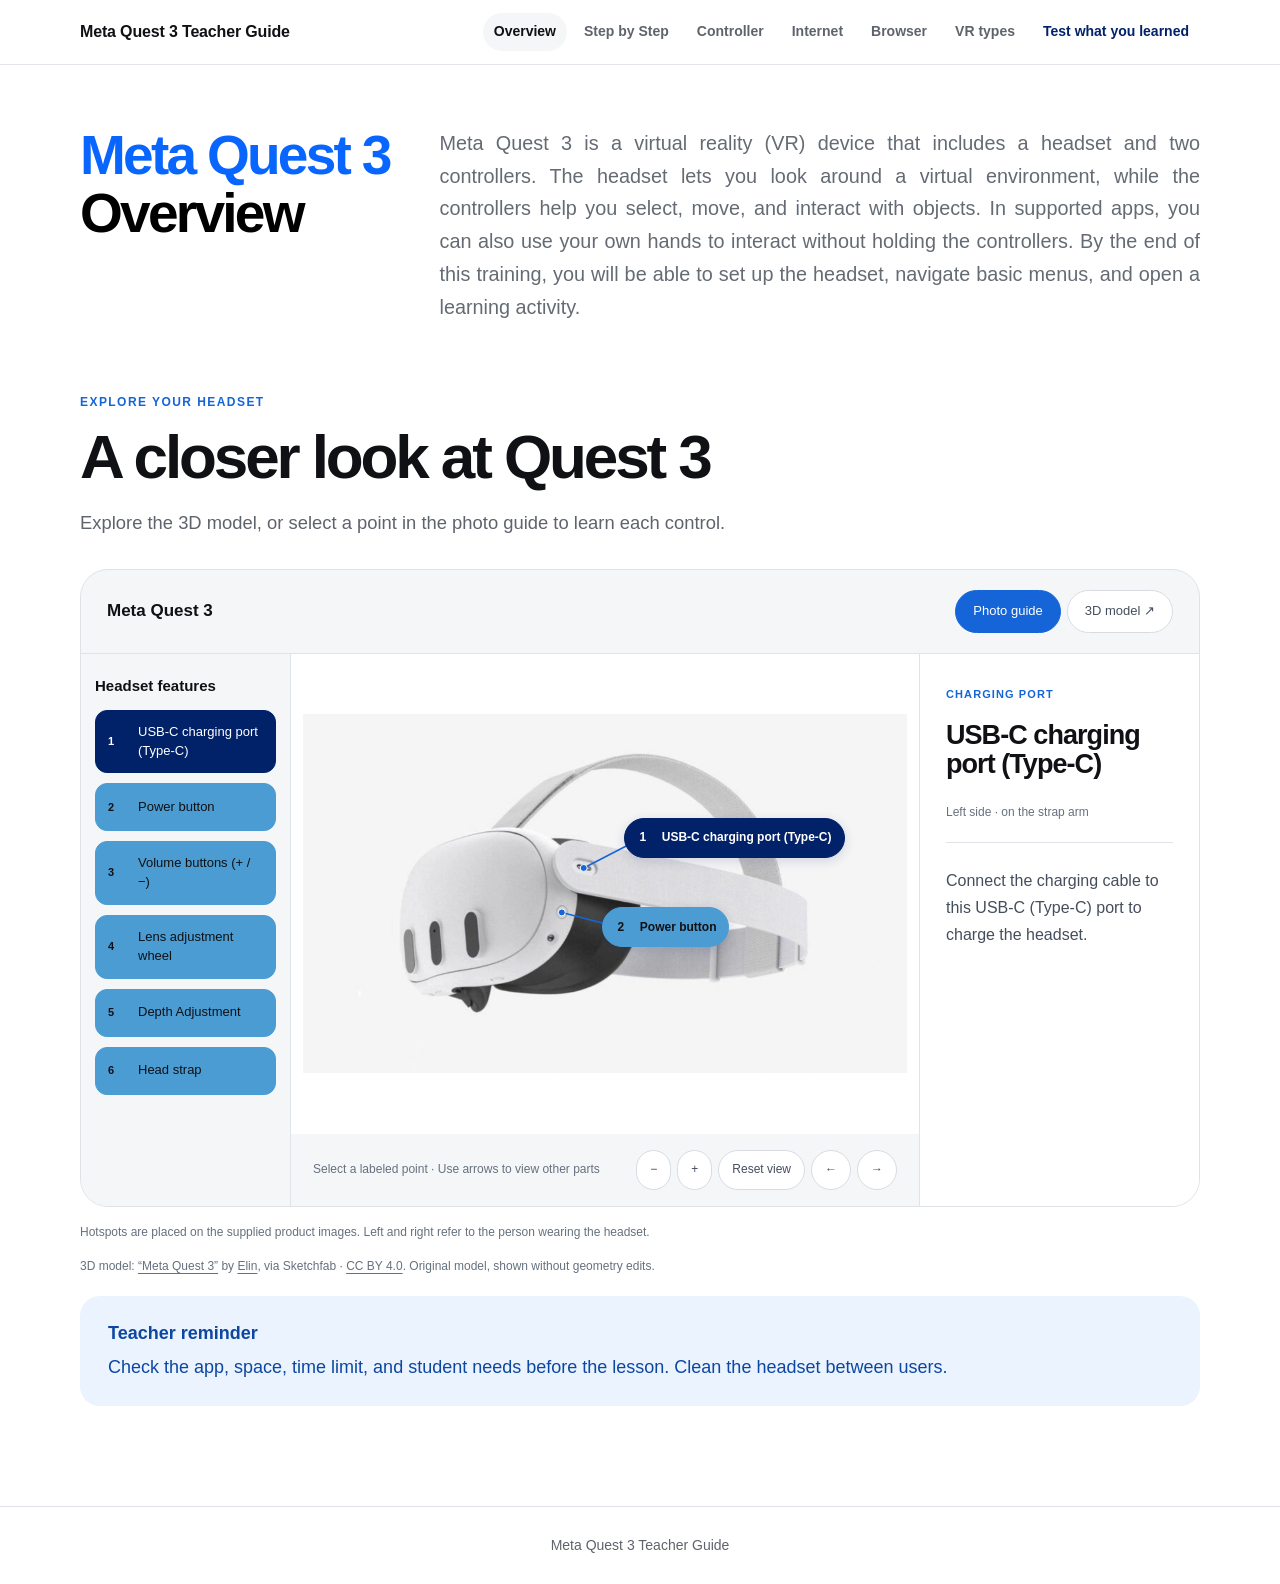
==== index.html @ efd0dde4 "Add five-question Quest 3 knowledge check and final navigation link" ====
<!doctype html>
<html lang="en">
<head>
  <meta charset="utf-8">
  <meta name="viewport" content="width=device-width, initial-scale=1">
  <meta name="description" content="A simple guide for elementary teachers who are learning to use Meta Quest 3.">
  <title>Meta Quest 3 for Teachers | Overview</title>
  <link rel="stylesheet" href="style.css">
<style>
.quest-hero{position:relative;min-height:620px;height:100svh;max-height:1200px;overflow:hidden;background:radial-gradient(ellipse at 70% 45%,#fff 0%,#f5f5f7 68%)}.product{position:absolute;inset:0 0 9% 24%}.quest-stage{height:100%;width:100%;touch-action:pan-y;cursor:grab}.quest-stage:active{cursor:grabbing}.quest-stage canvas{display:block;width:100%;height:100%}.quest-hero-title{position:absolute;left:6.5%;bottom:7.5%;margin:0;pointer-events:none;max-width:88%;z-index:2}.meta-logo{display:block;width:110px;height:65px;margin-bottom:18px;color:#0866ff}.quest-hero-title h1{font-size:clamp(38px,5.1vw,86px);font-weight:600;line-height:1.06;letter-spacing:-.055em;margin:0}.product-controls{position:absolute;right:6%;bottom:5%;display:flex;align-items:center;flex-wrap:wrap;gap:10px;z-index:3}.product-controls button{font:inherit;font-size:13px;color:#42474d;border:1px solid #cdd1d7;background:#ffffffba;border-radius:999px;padding:11px 16px;cursor:pointer}.product-controls button:hover{background:#fff;border-color:#737b85}.product-controls button:focus-visible,input:focus-visible{outline:3px solid #0866ff;outline-offset:4px}.product-controls label{font-size:12px;display:flex;align-items:center;gap:6px}.product-controls input{width:80px;accent-color:#0866ff}.interaction-hint{position:absolute;right:6%;top:6%;font-size:12px;color:#656b73;letter-spacing:.01em}.intro{background:#fff;padding:62px 8% 72px}.intro-inner{max-width:1250px;margin:auto;display:grid;grid-template-columns:1fr 2.6fr;gap:50px}.intro h2{font-size:18px;line-height:1.4;font-weight:500;margin:9px 0 0}.intro p{margin:0;font-size:clamp(26px,3.4vw,51px);line-height:1.22;letter-spacing:-.035em;font-weight:500}.intro .closing{display:block;color:#7a7f87;margin-top:30px}.sr-only{position:absolute;width:1px;height:1px;padding:0;margin:-1px;overflow:hidden;clip:rect(0,0,0,0);white-space:nowrap;border:0}
@media(max-width:850px){.quest-hero{min-height:680px;max-height:950px}.product{inset:2% -8% 23% 0}.quest-hero-title{bottom:16%;left:7%}.meta-logo{width:80px;height:44px;margin-bottom:12px}.product-controls{right:auto;left:7%;bottom:5%;gap:7px}.interaction-hint{top:4%;right:7%}.intro{padding:46px 7% 55px}.intro-inner{grid-template-columns:1fr;gap:24px}.intro p br{display:none}.intro p{line-height:1.3}}
@media(prefers-reduced-motion:reduce){*{scroll-behavior:auto}}

.quest-hero{display:block;place-items:normal;padding:0;height:calc(100svh - 65px)}.quest-hero-title h1{max-width:none}.meta-logo{fill:currentColor}.intro h2{color:#656b73}.product-controls{line-height:1.2}.quest-stage{touch-action:none}.quest-stage canvas{outline:none}.model-fallback{position:absolute;inset:38% 10% auto;text-align:center;color:#5f636c;font-size:16px}.model-fallback[hidden]{display:none}


/* Keep controls clear of the large bottom-left headline. */
@media(min-width:851px){.product-controls{top:5%;bottom:auto}.interaction-hint{top:auto;bottom:5%}}
@media(max-width:850px){.product-controls{top:auto}.interaction-hint{font-size:11px}.quest-hero{min-height:740px}.quest-hero-title{bottom:19%}}
.intro h2{color:#000;font-weight:700;font-size:24px;line-height:1.3}
.intro .intro-copy p{color:#656b73;font-size:clamp(18px,1.55vw,22px);font-weight:400;line-height:1.65;letter-spacing:normal;text-align:justify;text-justify:inter-word}
.intro .intro-copy p+p{margin-top:24px}
.intro{padding-bottom:34px}
.intro h2{font-size:clamp(36px,5vw,62px);line-height:1.05;letter-spacing:-.05em;margin:0}
.hx{padding-top:36px}
@media(max-width:850px){.intro{padding-bottom:26px}.hx{padding-top:26px}}

/* Headset explorer is scoped to this section. */
.hx{padding-top:70px;background:#fff}.hx .section-heading{max-width:850px;margin-bottom:32px}.hx .section-heading h2{font-size:clamp(36px,5vw,62px);letter-spacing:-.05em}.hx .eyebrow{font-size:12px;color:#1565d8;margin-bottom:12px}.hx-shell{border:1px solid #dfe3e8;border-radius:28px;overflow:hidden;background:#f5f6f8}.hx-topbar{display:flex;align-items:center;justify-content:space-between;padding:20px 26px;border-bottom:1px solid #e0e3e8;gap:14px;flex-wrap:wrap}.hx-topbar strong{font-size:17px}.hx-views{display:flex;flex-wrap:wrap;gap:5px}.hx button{font:inherit;cursor:pointer}.hx-views button,.hx-tools button{font-size:12px;border:1px solid #d7dce3;background:#fff;color:#454e5c;border-radius:30px;padding:9px 13px;min-height:40px}.hx button[aria-pressed=true]{background:#1565d8;color:white;border-color:#1565d8}.hx button:focus-visible{outline:3px solid #1565d8;outline-offset:4px}.hx-layout{display:grid;grid-template-columns:minmax(0,1fr) 310px}.hx-model{position:relative;min-width:0}.hx-stage{height:480px;position:relative;touch-action:pan-y;cursor:grab;background:radial-gradient(ellipse at 50% 42%,#fff,#eef0f4)}.hx-stage canvas{width:100%;height:100%;display:block}.hx-stage:active{cursor:grabbing}.hx-overlay{position:absolute;inset:0;pointer-events:none;overflow:hidden}.hx-hotspot{position:absolute;width:44px;height:44px;border:0;background:transparent;border-radius:50%;transform:translate(-50%,-50%);pointer-events:auto;padding:5px;color:#1565d8;z-index:2}.hx-hotspot span{display:grid;place-items:center;width:34px;height:34px;background:#fff;border:2px solid #1565d8;border-radius:50%;font-size:12px;font-weight:750;box-shadow:0 2px 8px #1e47862a}.hx-hotspot[aria-pressed=true]{background:transparent!important}.hx-hotspot[aria-pressed=true] span{background:#1565d8;color:#fff;box-shadow:0 0 0 6px #1565d81f}.hx-lines{position:absolute;width:100%;height:100%;overflow:visible}.hx-lines line{stroke:#1565d8;stroke-width:1.5}.hx-tools{padding:16px 22px;display:flex;align-items:center;justify-content:space-between;gap:12px;flex-wrap:wrap}.hx-tools p{font-size:12px;color:#66717e;margin:0}.hx-tools div{display:flex;gap:6px}.hx-detail{background:#fff;padding:32px 26px;display:flex;flex-direction:column;border-left:1px solid #e0e3e8}.hx-tag{font-size:11px;letter-spacing:.1em;color:#1565d8;text-transform:uppercase;font-weight:750}.hx-detail h3{font-size:29px;margin:18px 0 12px}.hx-location{font-size:12px;color:#66717e;padding-bottom:20px;border-bottom:1px solid #e0e3e8}.hx-description{font-size:16px;line-height:1.7;color:#454e5c;margin:12px 0 28px}.hx-count{margin-top:auto;font-size:12px;color:#66717e}.hx-list{display:grid;grid-template-columns:repeat(3,minmax(0,1fr));gap:8px;margin-top:20px}.hx-list button{text-align:left;display:flex;align-items:center;gap:10px;padding:12px;border:1px solid #e0e3e8;border-radius:12px;background:white;font-size:13px;min-height:48px;color:#454e5c}.hx-list button span{font-size:11px;font-weight:700;color:#1565d8;min-width:20px}.hx-list button[aria-pressed=true] span{color:white}.hx-note{font-size:12px!important;color:#66717e;margin:16px 0 0}.hx-fallback{position:absolute;inset:18% 10%;font-size:16px;text-align:center;color:#454e5c;padding:36px 0}.hx [hidden]{display:none!important}.hx button:disabled{opacity:.45;cursor:default}
@media(max-width:800px){.hx-layout{grid-template-columns:1fr}.hx-detail{border-left:0;border-top:1px solid #e0e3e8;padding:24px;min-height:290px}.hx-stage{height:400px}.hx-list{grid-template-columns:repeat(2,minmax(0,1fr))}.hx-topbar{padding:18px}.hx-detail h3{font-size:26px}.hx-description{margin-bottom:10px}.hx-count{margin-top:12px}}
@media(max-width:420px){.hx-stage{height:340px}.hx-list button{font-size:12px;padding:10px;gap:5px}.hx-views button{padding:8px 10px}.hx-topbar{gap:10px}.hx-tools{padding:14px}.hx-shell{border-radius:20px}}


.hx-stage{overflow:hidden;height:480px;background:#fff;cursor:default;touch-action:pan-y}.hx-stage:active{cursor:default}.hx-photo{position:absolute;max-width:none;user-select:none;pointer-events:none}.hx-views{padding:15px 18px;border-bottom:1px solid #e3e7ec;background:#fafbfc}.hx-views button{padding:7px 10px;min-height:36px}.hx-mode{display:flex;gap:6px}.hx-mode button,.hx-return{border:1px solid #d7dce3;background:#fff;border-radius:24px;padding:10px 17px;font-size:13px;color:#454e5c}.hx-hotspot span{width:32px;height:32px;background:#fff}.hx-lines circle{fill:#1565d8;stroke:white;stroke-width:1}.hx-detail{min-width:0}.hx-detail h3{font-size:27px}.hx-sketchfab iframe{width:100%;height:500px;border:0;display:block;background:#f4f6f8}.hx-embed-status{padding:0 20px;font-size:13px;color:#66717e}.hx-return{margin:0 20px 20px}.hx-image-error{position:absolute;inset:30% 10%;text-align:center;background:white;padding:20px;color:#66717e}.hx-note a{text-underline-offset:3px}.hx[data-mode=model] .hx-views,.hx[data-mode=model] .hx-stage,.hx[data-mode=model] .hx-tools{display:none}.hx-stage:focus-visible{outline:3px solid #1565d8;outline-offset:-4px}
@media(max-width:800px){.hx-stage{height:410px}.hx-sketchfab iframe{height:440px}.hx-mode button{padding:9px 12px}.hx-topbar{gap:12px}.hx-detail{min-height:260px}}
@media(max-width:420px){.hx-stage{height:340px}.hx-sketchfab iframe{height:360px}.hx-list button{min-height:55px}.hx-views{padding:12px;gap:5px}.hx-views button{font-size:11px}.hx-detail h3{font-size:25px}}


/* Compact branding for the opening feature. */
.quest-hero-title .meta-logo{width:64px;height:40px;margin-bottom:10px}
.quest-hero-title h1{font-size:clamp(28px,3.5vw,56px)}
@media(max-width:850px){.quest-hero-title .meta-logo{width:48px;height:30px}.quest-hero-title h1{font-size:clamp(28px,6vw,40px)}}

.hx{padding-top:36px}@media(max-width:850px){.hx{padding-top:26px}}

/* Numbered part buttons: Carolina Blue by default, Duke Blue when selected. */
.hx .hx-list button{background:#4B9CD3;border-color:#4B9CD3;color:#101114;transition:background-color .18s ease,border-color .18s ease,box-shadow .18s ease,transform .18s ease}
.hx .hx-list button span{color:inherit}
.hx .hx-list button:hover{box-shadow:0 4px 12px #01216926;transform:translateY(-2px)}
.hx .hx-list button[aria-pressed=true]{background:#012169;border-color:#012169;color:#fff}
.hx .hx-list button:focus-visible{outline:3px solid #012169;outline-offset:3px}
@media(prefers-reduced-motion:reduce){.hx .hx-list button{transition:none}.hx .hx-list button:hover{transform:none}}

/* Align the introduction with the navigation and headset explorer. */
.intro{padding-left:18px;padding-right:18px}
.intro-inner{width:min(100%,var(--content));max-width:var(--content);grid-template-columns:max-content minmax(0,1fr);align-items:start}
.intro h2{font-size:clamp(28px,4.3vw,62px)}
.intro h2 span{display:block;white-space:nowrap}
.intro-product-name{color:#0866FF}
.intro-section-name{color:#000}
#headset-explorer{padding-left:18px;padding-right:18px}
@media(max-width:850px){.intro-inner{grid-template-columns:minmax(0,1fr)}.intro h2{font-size:clamp(28px,7.5vw,54px)}}

/* Names travel with the numbered image hotspots. */
.hx .hx-hotspot{width:max-content;max-width:calc(100% - 16px);height:auto;min-height:40px;display:flex;align-items:center;gap:8px;padding:7px 12px 7px 7px;transform:none;border:1px solid #4B9CD3;border-radius:22px;background:#4B9CD3;color:#101114;text-align:left;box-shadow:0 3px 12px #01216926;transition:background-color .18s ease}
.hx .hx-hotspot span{width:auto;height:auto;display:block;background:none;border:0;border-radius:0;box-shadow:none;color:inherit;font-size:12px}
.hx .hx-hotspot .hx-hotspot-number{min-width:22px;text-align:center;font-weight:750}
.hx .hx-hotspot .hx-hotspot-name{font-weight:600;line-height:1.35;max-width:210px}
.hx .hx-hotspot[aria-pressed=true]{background:#012169!important;border-color:#012169;color:#fff}
.hx .hx-hotspot[aria-pressed=true] span{background:none;box-shadow:none;color:inherit}
.hx .hx-hotspot:hover{box-shadow:0 4px 16px #01216955}
@media(max-width:420px){.hx .hx-hotspot .hx-hotspot-name{max-width:150px;font-size:11px}}
@media(prefers-reduced-motion:reduce){.hx .hx-hotspot{transition:none}}
/* Keep feature navigation beside the photograph without covering it. */
.hx-layout{grid-template-columns:210px minmax(0,1fr) 280px}
.hx-sidebar{padding:24px 14px;background:#f5f6f8;border-right:1px solid #e0e3e8;min-width:0}
.hx-sidebar h3{font-size:15px;letter-spacing:normal;margin:0 0 16px}
.hx-sidebar .hx-list{grid-template-columns:1fr;margin:0;gap:10px}
.hx-sidebar .hx-list button{width:100%;line-height:1.45}
@media(min-width:651px) and (max-width:1100px){
 .hx-layout{grid-template-columns:190px minmax(0,1fr)}
 .hx-sidebar{grid-row:1 / 3}
 .hx-detail{grid-column:2;border-left:0;border-top:1px solid #e0e3e8;min-height:0}
}
@media(max-width:650px){
 .hx-layout{grid-template-columns:minmax(0,1fr)}
 .hx-sidebar{border-right:0;border-bottom:1px solid #e0e3e8;padding:18px}
 .hx-sidebar .hx-list{grid-template-columns:repeat(2,minmax(0,1fr))}
 .hx-detail{border-left:0;border-top:1px solid #e0e3e8}
}
.hx .teacher-reminder{margin-top:20px}
</style>
</head>
<body>
  <a class="skip-link" href="#main">Skip to main content</a>
  <header class="site-header">
    <div class="nav-wrap">
      <a class="brand" href="index.html">Meta Quest 3 Teacher Guide</a>
      <nav class="site-nav" aria-label="Course pages">
        <a href="index.html" aria-current="page"> Overview</a>
        <a href="step-by-step.html"> Step by Step</a>
        <a href="controller.html"> Controller</a>
        <a href="internet.html"> Internet</a>
        <a href="browser.html"> Browser</a>
        <a href="vr-types.html"> VR types</a>
        <a href="quiz.html"> Test what you learned</a>
      </nav>
    </div>
  </header>

  <main id="main">

<section class="intro" aria-labelledby="intro-heading"><div class="intro-inner">
<h2 id="intro-heading"><span class="intro-product-name">Meta Quest 3</span><span class="intro-section-name">Overview</span></h2>
<div class="intro-copy">
<p>Meta Quest 3 is a virtual reality (VR) device that includes a headset and two controllers. The headset lets you look around a virtual environment, while the controllers help you select, move, and interact with objects. In supported apps, you can also use your own hands to interact without holding the controllers. By the end of this training, you will be able to set up the headset, navigate basic menus, and open a learning activity.</p>
</div>
</div></section>


<section class="section hx" id="headset-explorer" aria-labelledby="hx-heading"><div class="container">
<div class="section-heading"><p class="eyebrow">Explore your headset</p><h2 id="hx-heading">A closer look at Quest 3</h2><p>Explore the 3D model, or select a point in the photo guide to learn each control.</p></div>
<div class="hx-shell"><div class="hx-topbar"><strong>Meta Quest 3</strong><div class="hx-mode" aria-label="Explore mode"><button type="button" data-mode="photo" aria-pressed="true">Photo guide</button><button type="button" data-mode="model" aria-pressed="false">3D model ↗</button></div></div>
<div class="hx-layout"><nav class="hx-sidebar" aria-label="Headset features"><h3>Headset features</h3><div class="hx-list"></div></nav><div class="hx-model"><div class="hx-stage" tabindex="0" role="group" aria-label="Interactive product photographs. Left and right arrow keys switch views." aria-describedby="hx-hint"><img class="hx-photo" src="assets/quest3/power-usbc-v2.webp" alt="Meta Quest 3, left side" draggable="false"><div class="hx-overlay"><svg class="hx-lines" aria-hidden="true"></svg></div><p class="hx-image-error" hidden role="status">This image could not load. The English descriptions are still available below.</p></div><div class="hx-tools"><p id="hx-hint">Select a labeled point · Use arrows to view other parts</p><div><button type="button" data-hx-zoom="-1" aria-label="Zoom out">−</button><button type="button" data-hx-zoom="1" aria-label="Zoom in">+</button><button type="button" id="hx-reset">Reset view</button><button type="button" data-hx-step="-1" aria-label="Previous product image">←</button><button type="button" data-hx-step="1" aria-label="Next product image">→</button></div></div>
<div class="hx-sketchfab" hidden><iframe title="Meta Quest 3 by Elin — interactive 3D model" allow="autoplay; fullscreen; xr-spatial-tracking" allowfullscreen></iframe><p class="hx-embed-status" role="status">Drag to rotate and scroll to zoom. If the viewer stays blank, <a href="https://sketchfab.com/3d-models/meta-quest-3-65a813833dc04eeeb7d33bdca58c184c" target="_blank" rel="noopener noreferrer">open the 3D model on Sketchfab</a>.</p><button type="button" class="hx-return">Locate buttons in the photo guide</button></div>
</div><aside id="hx-detail" class="hx-detail" aria-live="polite" aria-atomic="true"><span class="hx-tag">Charging port</span><h3>USB-C charging port (Type-C)</h3><p class="hx-location">Left side · on the strap arm</p><p class="hx-description">Connect the charging cable to this USB-C (Type-C) port to charge the headset.</p></aside></div></div>
<p class="hx-note">Hotspots are placed on the supplied product images. Left and right refer to the person wearing the headset.</p><p class="hx-note">3D model: <a href="https://sketchfab.com/3d-models/meta-quest-3-65a813833dc04eeeb7d33bdca58c184c" target="_blank" rel="noopener noreferrer">“Meta Quest 3”</a> by <a href="https://sketchfab.com/ElinHohler" target="_blank" rel="noopener noreferrer">Elin</a>, via Sketchfab · <a href="https://creativecommons.org/licenses/by/4.0/" target="_blank" rel="noopener noreferrer">CC BY 4.0</a>. Original model, shown without geometry edits.</p><div class="callout teacher-reminder">
          <strong>Teacher reminder</strong>
          Check the app, space, time limit, and student needs before the lesson. Clean the headset between users.
        </div><noscript><p>Enable JavaScript to select views and hotspots.</p><dl><dt>USB-C charging port (Type-C)</dt><dd>Connect the charging cable to this USB-C (Type-C) port to charge the headset.</dd><dt>Power button</dt><dd>Press once to wake the headset or put it to sleep. Press and hold to turn it on when it is off, or to open the power menu when it is on.</dd><dt>Volume buttons (+ / −)</dt><dd>Press the + end to increase the volume. Press the − end to decrease it. Both controls are on the same long rocker on the underside of the headset.</dd><dt>Lens adjustment wheel</dt><dd>Turn the wheel to move the lenses closer together or farther apart. Match their spacing to your eyes for a clearer, more comfortable view.</dd><dt>Depth Adjustment</dt><dd>Take off the headset. Press and hold the Depth Adjustment on the left and right sides at the same time to adjust the facial interface so the headset sits evenly, with room for your glasses if needed.</dd><dt>Head strap</dt><dd>Adjust the top strap and the two rear sliders for a secure, comfortable fit. The headset should stay in place without feeling too tight.</dd></dl></noscript></div></section>
    
  </main>

<footer class="site-footer">Meta Quest 3 Teacher Guide</footer>


<script>

(()=>{
const hx=document.getElementById('headset-explorer'),parts=[{"id":"usb","name":"USB-C charging port (Type-C)","kind":"Charging port","location":"Left side · on the strap arm","text":"Connect the charging cable to this USB-C (Type-C) port to charge the headset.","view":"left","point":[884,484],"offset":[40,-30],"number":1},{"id":"power","name":"Power button","kind":"Button","location":"Left side · round button below the USB-C port","text":"Press once to wake the headset or put it to sleep. Press and hold to turn it on when it is off, or to open the power menu when it is on.","view":"left","point":[815,624],"offset":[40,15],"number":2},{"id":"volume","name":"Volume buttons (+ / −)","kind":"Two-ended rocker","location":"Underside · volume rocker","text":"Press the + end to increase the volume. Press the − end to decrease it. Both controls are on the same long rocker on the underside of the headset.","view":"bottom","point":[951,716],"offset":[-24,-36],"number":3},{"id":"ipd","name":"Lens adjustment wheel","kind":"Adjustment","location":"Underside · opposite the volume rocker","text":"Turn the wheel to move the lenses closer together or farther apart. Match their spacing to your eyes for a clearer, more comfortable view.","view":"bottom","point":[1408,757],"offset":[25,-28],"number":4},{"id":"eye-relief","name":"Depth Adjustment","kind":"Adjustment button","location":"Inside · both sides of the facial interface","text":"Take off the headset. Press and hold the Depth Adjustment on the left and right sides at the same time to adjust the facial interface so the headset sits evenly, with room for your glasses if needed.","view":"inside","point":[425,623],"offset":[-36,0],"number":5,"hotspots":[{"view":"inside","point":[425,623],"offset":[-36,0]},{"view":"inside","point":[1680,595],"offset":[36,0]}]},{"id":"strap","name":"Head strap","kind":"Fit adjustment","location":"Top and back of the headset","text":"Adjust the top strap and the two rear sliders for a secure, comfortable fit. The headset should stay in place without feeling too tight.","view":"strap","point":[431,299],"offset":[42,0],"number":6}],views={"left":{"label":"Power & USB-C","file":"power-usbc-v2.webp","w":1902,"h":1132,"alt":"Left side of Meta Quest 3 showing the USB-C charging port and the round power button below it."},"bottom":{"label":"Lower edge","file":"front.webp","w":1808,"h":976,"alt":"Lower front edge showing the volume rocker and lens spacing wheel."},"inside":{"label":"Depth Adjustment","file":"eye-relief.webp","w":2020,"h":779,"alt":"Interior view of Meta Quest 3 showing the Depth Adjustment on both the left and right sides."},"strap":{"label":"Head strap","file":"strap.webp","w":874,"h":822,"alt":"Top view of the soft top strap and rear adjustment sliders."}};
const stage=hx.querySelector('.hx-stage'),img=hx.querySelector('.hx-photo'),overlay=hx.querySelector('.hx-overlay'),lines=hx.querySelector('.hx-lines'),detail=hx.querySelector('.hx-detail');
let selected='usb',view='left',zoom=1,mode='photo';
const featureList=hx.querySelector('.hx-list');
parts.forEach(p=>{
 const b=document.createElement('button');b.type='button';b.dataset.hxPart=p.id;
 b.setAttribute('aria-controls','hx-detail');b.innerHTML='<span>'+p.number+'</span>'+p.name;
 b.addEventListener('click',()=>select(p.id));featureList.append(b);
});
const markerParts=parts.flatMap(p=>(p.hotspots||[{view:p.view,point:p.point,offset:p.offset}]).map(h=>({...p,...h})));
const markers=markerParts.map(p=>{
 const b=document.createElement('button');b.type='button';b.className='hx-hotspot';b.dataset.hxPart=p.id;b.setAttribute('aria-label',p.name);b.setAttribute('aria-controls','hx-detail');b.innerHTML='<span class="hx-hotspot-number">'+p.number+'</span><span class="hx-hotspot-name">'+p.name+'</span>';b.addEventListener('click',()=>select(p.id,false));overlay.append(b);
 const line=document.createElementNS('http://www.w3.org/2000/svg','line'),dot=document.createElementNS('http://www.w3.org/2000/svg','circle');dot.setAttribute('r','3.5');lines.append(line,dot);return{p,b,line,dot};
});
function draw(){
 const v=views[view],w=stage.clientWidth,h=stage.clientHeight;if(!w||!h)return;
 let scale=Math.min((w-24)/v.w,(h-24)/v.h)*zoom;
 let x=(w-v.w*scale)/2,y=(h-v.h*scale)/2;
 // The lower-edge view is a close-up of the same unedited front photograph.
 if(view==='bottom'){scale=Math.min((w-45)/900,(h-70)/450)*zoom;x=w/2-1165*scale;y=h/2-715*scale;}
 if(zoom>1&&view!=='bottom'){
  const p=markerParts.find(p=>p.id===selected&&p.view===view);if(p){x=Math.min(12,Math.max(w-v.w*scale-12,w/2-p.point[0]*scale));y=Math.min(12,Math.max(h-v.h*scale-12,h/2-p.point[1]*scale));}
 }
 img.style.width=v.w*scale+'px';img.style.height=v.h*scale+'px';img.style.left=x+'px';img.style.top=y+'px';
 const placed=[];
 for(const {p,b,line,dot} of markers){
  const px=x+p.point[0]*scale,py=y+p.point[1]*scale;
  const visible=p.view===view&&px>=0&&py>=0&&px<=w&&py<=h;
  b.hidden=!visible;line.style.display=dot.style.display=visible?'':'none';
  if(!visible)continue;
  const bw=b.offsetWidth,bh=b.offsetHeight;
  const bx=Math.max(8,Math.min(w-bw-8,px+p.offset[0]));
  let by=Math.max(8,Math.min(h-bh-8,py+p.offset[1]-bh/2));
  for(const r of placed){if(bx<r.x+r.w+6&&bx+bw+6>r.x&&by<r.y+r.h+6&&by+bh+6>r.y){by=r.y+r.h+8;if(by+bh>h-8)by=Math.max(8,r.y-bh-8);}}
  placed.push({x:bx,y:by,w:bw,h:bh});
  b.style.left=bx+'px';b.style.top=by+'px';line.setAttribute('x1',px);line.setAttribute('y1',py);line.setAttribute('x2',bx+18);line.setAttribute('y2',by+bh/2);dot.setAttribute('cx',px);dot.setAttribute('cy',py);
 }
}
function setMode(next){
 mode=next;hx.dataset.mode=mode;hx.querySelectorAll('.hx-mode button').forEach(b=>b.setAttribute('aria-pressed',String(b.dataset.mode===mode)));
 const pane=hx.querySelector('.hx-sketchfab');pane.hidden=mode!=='model';
 if(mode==='model'){
  const f=pane.querySelector('iframe');if(!f.src)f.src='https://sketchfab.com/models/65a813833dc04eeeb7d33bdca58c184c/embed?autostart=1&dnt=1';
 }else draw();
}
function setView(key){
 view=key;zoom=1;setMode('photo');img.alt=views[view].alt;
 hx.querySelector('.hx-image-error').hidden=true;img.src='assets/quest3/'+views[view].file;
 draw();
}
function select(id,changeView=true){
 const p=parts.find(p=>p.id===id);if(!p)return;selected=id;
 detail.querySelector('.hx-tag').textContent=p.kind;const heading=detail.querySelector('h3');heading.textContent=p.id==='volume'?'Volume buttons':p.name;if(p.id==='volume'){const symbols=document.createElement('span');symbols.textContent='(+ / −)';symbols.style.display='block';symbols.style.whiteSpace='nowrap';heading.append(symbols);}detail.querySelector('.hx-location').textContent=p.location;detail.querySelector('.hx-description').textContent=p.text;
 hx.querySelectorAll('[data-hx-part]').forEach(b=>b.setAttribute('aria-pressed',String(b.dataset.hxPart===id)));
 if(changeView)setView(p.view);else draw();
}
hx.querySelectorAll('.hx-mode button').forEach(b=>b.addEventListener('click',()=>setMode(b.dataset.mode)));
hx.querySelector('.hx-return').addEventListener('click',()=>setMode('photo'));
hx.querySelectorAll('[data-hx-zoom]').forEach(b=>b.addEventListener('click',()=>{zoom=Math.max(1,Math.min(2,zoom+Number(b.dataset.hxZoom)*.25));draw();}));
hx.querySelector('#hx-reset').addEventListener('click',()=>select('usb'));
function stepView(step){const keys=Object.keys(views),v=keys[(keys.indexOf(view)+step+keys.length)%keys.length];const first=markerParts.find(p=>p.view===v);if(first)select(first.id,false);setView(v);}
hx.querySelectorAll('[data-hx-step]').forEach(b=>b.addEventListener('click',()=>stepView(Number(b.dataset.hxStep))));
stage.addEventListener('keydown',e=>{if(e.target!==stage||!['ArrowLeft','ArrowRight'].includes(e.key))return;e.preventDefault();const keys=Object.keys(views),step=e.key==='ArrowRight'?1:-1;const v=keys[(keys.indexOf(view)+step+keys.length)%keys.length];const first=markerParts.find(p=>p.view===v);if(first)select(first.id,false);setView(v);});
img.addEventListener('load',()=>{hx.querySelector('.hx-image-error').hidden=true;overlay.hidden=false;draw();});img.addEventListener('error',()=>{hx.querySelector('.hx-image-error').hidden=false;overlay.hidden=true;});
new ResizeObserver(draw).observe(stage);select('usb');
})();

</script>
</body>
</html>
---- style.css ----
:root {
  --ink: #101114;
  --muted: #5f636c;
  --paper: #ffffff;
  --soft: #f4f6f8;
  --line: #dfe3e8;
  --blue: #1565d8;
  --blue-dark: #0d47a1;
  --blue-soft: #eaf3ff;
  --green-soft: #e9f8ef;
  --green-dark: #176b3a;
  --shadow: 0 22px 60px rgba(22, 31, 46, 0.1);
  --radius-large: 32px;
  --radius-medium: 20px;
  --content: 1120px;
}

* {
  box-sizing: border-box;
}

html {
  scroll-behavior: smooth;
}

body {
  margin: 0;
  color: var(--ink);
  background: var(--paper);
  font-family: -apple-system, BlinkMacSystemFont, "Segoe UI", Helvetica, Arial, sans-serif;
  font-size: 18px;
  line-height: 1.55;
  -webkit-font-smoothing: antialiased;
}

a {
  color: inherit;
}

a:focus-visible {
  outline: 3px solid #78aef8;
  outline-offset: 4px;
}

.skip-link {
  position: absolute;
  top: -60px;
  left: 20px;
  z-index: 100;
  padding: 10px 16px;
  color: #ffffff;
  background: var(--blue-dark);
  border-radius: 10px;
}

.skip-link:focus {
  top: 14px;
}

.site-header {
  position: sticky;
  top: 0;
  z-index: 20;
  border-bottom: 1px solid rgba(223, 227, 232, 0.9);
  background: rgba(255, 255, 255, 0.92);
  backdrop-filter: blur(18px);
}

.nav-wrap {
  width: min(calc(100% - 36px), var(--content));
  min-height: 64px;
  margin: 0 auto;
  display: flex;
  align-items: center;
  justify-content: space-between;
  gap: 24px;
}

.brand {
  flex: 0 0 auto;
  font-size: 16px;
  font-weight: 750;
  text-decoration: none;
  letter-spacing: -0.01em;
}

.site-nav {
  display: flex;
  align-items: center;
  gap: 6px;
  overflow-x: auto;
  scrollbar-width: none;
}

.site-nav::-webkit-scrollbar {
  display: none;
}

.site-nav a {
  flex: 0 0 auto;
  padding: 8px 11px;
  color: var(--muted);
  border-radius: 999px;
  font-size: 14px;
  font-weight: 650;
  text-decoration: none;
}

.site-nav a:hover,
.site-nav a[aria-current="page"] {
  color: var(--ink);
  background: var(--soft);
}

.hero {
  min-height: 76vh;
  display: grid;
  place-items: center;
  padding: 90px 20px 70px;
  overflow: hidden;
  background:
    radial-gradient(circle at 50% 22%, rgba(72, 155, 255, 0.25), transparent 32%),
    linear-gradient(180deg, #ffffff 0%, #f3f7fc 100%);
}

.hero-inner {
  width: min(100%, 960px);
  text-align: center;
}

.eyebrow {
  margin: 0 0 18px;
  color: var(--blue-dark);
  font-size: 14px;
  font-weight: 800;
  letter-spacing: 0.12em;
  text-transform: uppercase;
}

h1,
h2,
h3 {
  margin-top: 0;
  letter-spacing: -0.035em;
  line-height: 1.08;
}

h1 {
  max-width: 880px;
  margin-right: auto;
  margin-bottom: 24px;
  margin-left: auto;
  font-size: clamp(3rem, 8vw, 6.6rem);
  font-weight: 780;
}

.hero-copy {
  max-width: 690px;
  margin: 0 auto;
  color: var(--muted);
  font-size: clamp(1.1rem, 2.3vw, 1.45rem);
}

.hero-note {
  display: inline-block;
  margin-top: 34px;
  padding: 10px 16px;
  color: var(--blue-dark);
  background: rgba(255, 255, 255, 0.8);
  border: 1px solid rgba(21, 101, 216, 0.18);
  border-radius: 999px;
  font-size: 15px;
  font-weight: 700;
}

.section {
  padding: 100px 20px;
}

.section.soft {
  background: var(--soft);
}

.section.dark {
  color: #ffffff;
  background: #101114;
}

.container {
  width: min(100%, var(--content));
  margin: 0 auto;
}

.section-heading {
  max-width: 760px;
  margin-bottom: 48px;
}

.section-heading h2 {
  margin-bottom: 18px;
  font-size: clamp(2.2rem, 5vw, 4.5rem);
}

.section-heading p {
  margin: 0;
  color: var(--muted);
  font-size: 1.15rem;
}

.dark .section-heading p {
  color: #c8cbd1;
}

.grid {
  display: grid;
  grid-template-columns: repeat(3, minmax(0, 1fr));
  gap: 22px;
}

.grid.two {
  grid-template-columns: repeat(2, minmax(0, 1fr));
}

.card {
  padding: 30px;
  background: #ffffff;
  border: 1px solid var(--line);
  border-radius: var(--radius-medium);
  box-shadow: 0 8px 26px rgba(22, 31, 46, 0.05);
}

.card h3 {
  margin-bottom: 12px;
  font-size: 1.35rem;
}

.card p {
  margin: 0;
  color: var(--muted);
}

.card p + p {
  margin-top: 12px;
}

.number {
  display: grid;
  width: 42px;
  height: 42px;
  margin-bottom: 22px;
  place-items: center;
  color: #ffffff;
  background: var(--blue);
  border-radius: 50%;
  font-size: 16px;
  font-weight: 800;
}

.feature-panel {
  padding: clamp(30px, 6vw, 70px);
  background: #ffffff;
  border: 1px solid var(--line);
  border-radius: var(--radius-large);
  box-shadow: var(--shadow);
}

.feature-panel + .feature-panel {
  margin-top: 28px;
}

.feature-panel h2 {
  max-width: 760px;
  margin-bottom: 18px;
  font-size: clamp(2rem, 4vw, 3.8rem);
}

.feature-panel > p {
  max-width: 760px;
  margin: 0;
  color: var(--muted);
}

.plain-list {
  margin: 28px 0 0;
  padding: 0;
  list-style: none;
}

.plain-list li {
  padding: 17px 0;
  border-top: 1px solid var(--line);
}

.plain-list strong {
  display: block;
  margin-bottom: 4px;
}

.comparison-wrap {
  overflow-x: auto;
  border: 1px solid var(--line);
  border-radius: var(--radius-medium);
  background: #ffffff;
}

.comparison {
  width: 100%;
  min-width: 760px;
  border-collapse: collapse;
}

.comparison th,
.comparison td {
  padding: 22px;
  text-align: left;
  vertical-align: top;
  border-bottom: 1px solid var(--line);
}

.comparison th {
  color: var(--ink);
  background: var(--blue-soft);
  font-size: 16px;
}

.comparison td {
  color: var(--muted);
}

.comparison tr:last-child td {
  border-bottom: 0;
}

.comparison td:first-child {
  color: var(--ink);
  font-weight: 750;
}

.callout {
  margin-top: 30px;
  padding: 24px 28px;
  color: var(--blue-dark);
  background: var(--blue-soft);
  border-radius: var(--radius-medium);
}

.callout strong {
  display: block;
  margin-bottom: 6px;
}

.controller-grid {
  display: grid;
  grid-template-columns: repeat(2, minmax(0, 1fr));
  gap: 24px;
}

.controller-card {
  padding: 36px;
  background: #ffffff;
  border: 1px solid var(--line);
  border-radius: var(--radius-large);
  box-shadow: var(--shadow);
}

.controller-card h2 {
  margin-bottom: 10px;
  font-size: 2rem;
}

.controller-card > p {
  margin-top: 0;
  color: var(--muted);
}

.control-row {
  display: grid;
  grid-template-columns: 140px 1fr;
  gap: 20px;
  padding: 19px 0;
  border-top: 1px solid var(--line);
}

.control-name {
  font-weight: 760;
}

.control-use {
  color: var(--muted);
}

.steps {
  max-width: 820px;
  margin: 0 auto;
  counter-reset: step;
}

.step {
  position: relative;
  padding: 0 0 50px 88px;
  counter-increment: step;
}

.step::before {
  content: counter(step);
  position: absolute;
  top: 0;
  left: 0;
  display: grid;
  width: 54px;
  height: 54px;
  place-items: center;
  color: #ffffff;
  background: var(--blue);
  border-radius: 50%;
  font-weight: 800;
}

.step:not(:last-child)::after {
  content: "";
  position: absolute;
  top: 62px;
  bottom: 8px;
  left: 26px;
  width: 2px;
  background: var(--line);
}

.step h2 {
  margin-bottom: 10px;
  font-size: clamp(1.5rem, 3vw, 2.2rem);
}

.step p {
  margin: 0;
  color: var(--muted);
}

.check-box {
  max-width: 820px;
  margin: 28px auto 0;
  padding: 28px;
  color: var(--green-dark);
  background: var(--green-soft);
  border-radius: var(--radius-medium);
}

.check-box h2 {
  margin-bottom: 10px;
  font-size: 1.5rem;
}

.check-box p {
  margin: 0;
}

.page-nav {
  padding: 40px 20px 70px;
  background: var(--soft);
}

.page-nav-inner {
  width: min(100%, var(--content));
  margin: 0 auto;
  display: flex;
  justify-content: space-between;
  gap: 18px;
}

.page-link {
  min-width: 180px;
  padding: 16px 20px;
  color: #ffffff;
  background: var(--blue);
  border-radius: 999px;
  font-weight: 750;
  text-align: center;
  text-decoration: none;
}

.page-link:hover {
  background: var(--blue-dark);
}

.page-link.secondary {
  color: var(--ink);
  background: #ffffff;
  border: 1px solid var(--line);
}

.page-link.secondary:hover {
  background: #e9edf2;
}

.site-footer {
  padding: 28px 20px;
  color: var(--muted);
  background: #ffffff;
  border-top: 1px solid var(--line);
  font-size: 14px;
  text-align: center;
}

@media (max-width: 900px) {
  .nav-wrap {
    min-height: auto;
    padding: 12px 0;
    align-items: flex-start;
    flex-direction: column;
    gap: 8px;
  }

  .site-nav {
    width: 100%;
  }

  .grid,
  .grid.two,
  .controller-grid {
    grid-template-columns: 1fr;
  }

  .hero {
    min-height: 68vh;
  }
}

@media (max-width: 620px) {
  body {
    font-size: 17px;
  }

  .section {
    padding: 72px 18px;
  }

  .hero {
    padding: 76px 18px 56px;
  }

  .card,
  .controller-card {
    padding: 24px;
  }

  .control-row {
    grid-template-columns: 1fr;
    gap: 5px;
  }

  .step {
    padding-left: 70px;
  }

  .page-nav-inner {
    flex-direction: column;
  }

  .page-link {
    width: 100%;
  }
}

@media (prefers-reduced-motion: reduce) {
  html {
    scroll-behavior: auto;
  }
}

/* Keep every course link visible, including the final knowledge check. */
.nav-wrap{flex-wrap:wrap;padding-top:10px;padding-bottom:10px;gap:10px 20px}.site-nav{flex-wrap:wrap;overflow-x:visible}.site-nav a:last-child{color:#012169}.site-nav a[aria-current="page"]{background:var(--soft)}
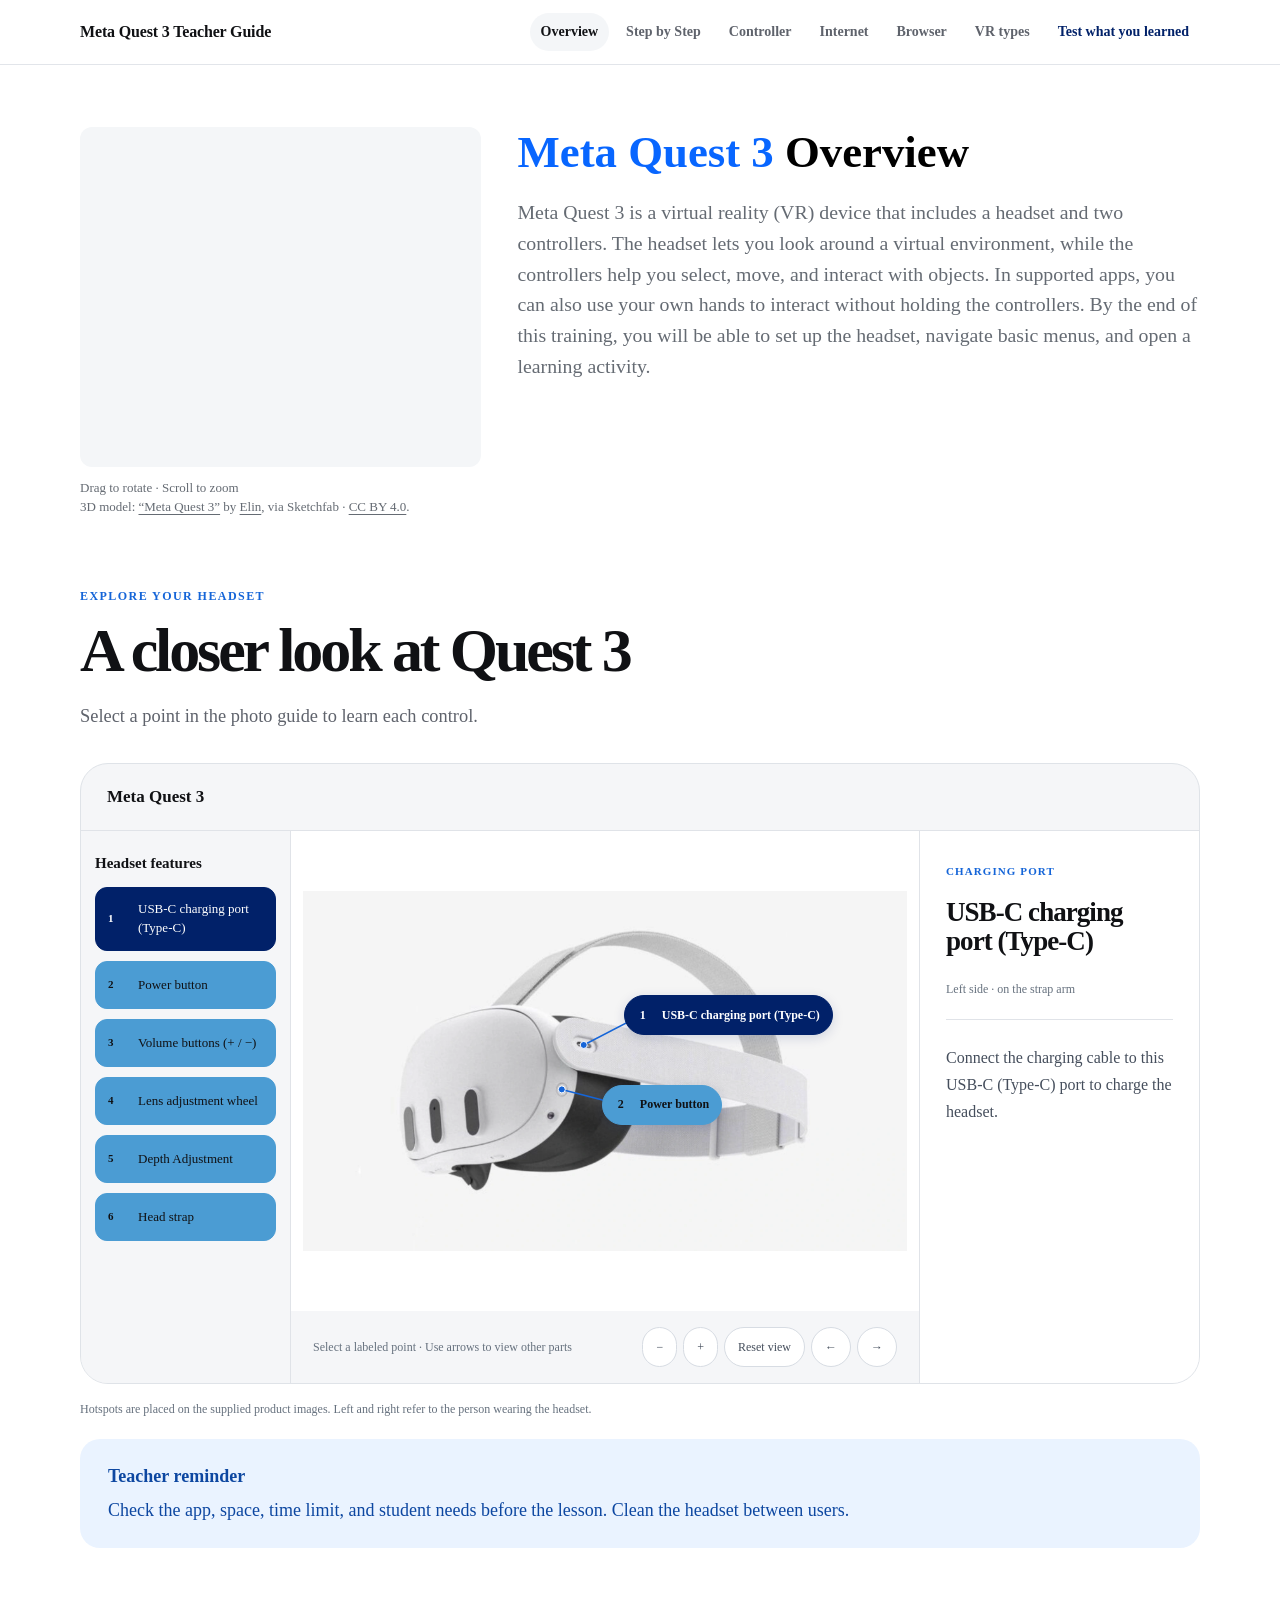
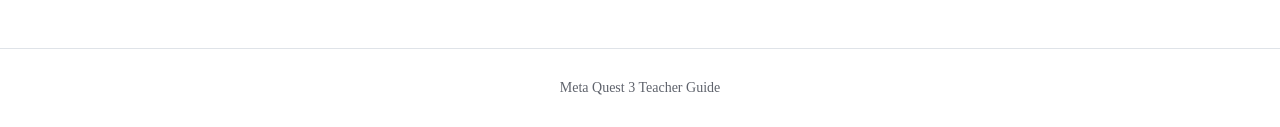
==== commit d28fed2e: "Move Overview 3D model beside introduction and use Times New Roman" ====
--- a/index.html
+++ b/index.html
@@ -89,6 +89,17 @@
  .hx-detail{border-left:0;border-top:1px solid #e0e3e8}
 }
 .hx .teacher-reminder{margin-top:20px}
+/* Overview: model on the left, heading and introduction on the right. */
+.intro-inner{grid-template-columns:minmax(0,1fr) minmax(0,1.7fr);gap:36px;align-items:start}
+.intro-model{margin:0;min-width:0}
+.intro-model iframe{display:block;width:100%;height:340px;border:0;border-radius:12px;background:#f4f6f8}
+.intro-model figcaption{margin-top:12px;font-size:13px;line-height:1.45;color:#656b73;letter-spacing:normal}
+.intro-model figcaption a{text-underline-offset:3px}
+.intro .intro-copy h2{font-size:clamp(32px,3.5vw,48px);line-height:1.12;letter-spacing:normal;margin:0 0 20px}
+.intro .intro-copy h2 span{display:inline;white-space:normal}
+.intro-section-name::before{content:" "}
+.intro .intro-copy p{text-align:left;line-height:1.55}
+@media(max-width:750px){.intro-inner{grid-template-columns:minmax(0,1fr);gap:28px}.intro-model iframe{height:320px}.intro .intro-copy h2{font-size:36px}}
 </style>
 </head>
 <body>
@@ -111,20 +122,23 @@
   <main id="main">
 
 <section class="intro" aria-labelledby="intro-heading"><div class="intro-inner">
+<figure class="intro-model">
+<iframe src="https://sketchfab.com/models/65a813833dc04eeeb7d33bdca58c184c/embed?autostart=1&amp;dnt=1" title="Meta Quest 3 by Elin — interactive 3D model" allow="autoplay; fullscreen; xr-spatial-tracking" allowfullscreen></iframe>
+<figcaption>Drag to rotate · Scroll to zoom<br>3D model: <a href="https://sketchfab.com/3d-models/meta-quest-3-65a813833dc04eeeb7d33bdca58c184c" target="_blank" rel="noopener noreferrer">“Meta Quest 3”</a> by <a href="https://sketchfab.com/ElinHohler" target="_blank" rel="noopener noreferrer">Elin</a>, via Sketchfab · <a href="https://creativecommons.org/licenses/by/4.0/" target="_blank" rel="noopener noreferrer">CC BY 4.0</a>.</figcaption>
+</figure>
+<div class="intro-copy">
 <h2 id="intro-heading"><span class="intro-product-name">Meta Quest 3</span><span class="intro-section-name">Overview</span></h2>
-<div class="intro-copy">
 <p>Meta Quest 3 is a virtual reality (VR) device that includes a headset and two controllers. The headset lets you look around a virtual environment, while the controllers help you select, move, and interact with objects. In supported apps, you can also use your own hands to interact without holding the controllers. By the end of this training, you will be able to set up the headset, navigate basic menus, and open a learning activity.</p>
 </div>
 </div></section>
 
 
 <section class="section hx" id="headset-explorer" aria-labelledby="hx-heading"><div class="container">
-<div class="section-heading"><p class="eyebrow">Explore your headset</p><h2 id="hx-heading">A closer look at Quest 3</h2><p>Explore the 3D model, or select a point in the photo guide to learn each control.</p></div>
-<div class="hx-shell"><div class="hx-topbar"><strong>Meta Quest 3</strong><div class="hx-mode" aria-label="Explore mode"><button type="button" data-mode="photo" aria-pressed="true">Photo guide</button><button type="button" data-mode="model" aria-pressed="false">3D model ↗</button></div></div>
+<div class="section-heading"><p class="eyebrow">Explore your headset</p><h2 id="hx-heading">A closer look at Quest 3</h2><p>Select a point in the photo guide to learn each control.</p></div>
+<div class="hx-shell"><div class="hx-topbar"><strong>Meta Quest 3</strong></div>
 <div class="hx-layout"><nav class="hx-sidebar" aria-label="Headset features"><h3>Headset features</h3><div class="hx-list"></div></nav><div class="hx-model"><div class="hx-stage" tabindex="0" role="group" aria-label="Interactive product photographs. Left and right arrow keys switch views." aria-describedby="hx-hint"><img class="hx-photo" src="assets/quest3/power-usbc-v2.webp" alt="Meta Quest 3, left side" draggable="false"><div class="hx-overlay"><svg class="hx-lines" aria-hidden="true"></svg></div><p class="hx-image-error" hidden role="status">This image could not load. The English descriptions are still available below.</p></div><div class="hx-tools"><p id="hx-hint">Select a labeled point · Use arrows to view other parts</p><div><button type="button" data-hx-zoom="-1" aria-label="Zoom out">−</button><button type="button" data-hx-zoom="1" aria-label="Zoom in">+</button><button type="button" id="hx-reset">Reset view</button><button type="button" data-hx-step="-1" aria-label="Previous product image">←</button><button type="button" data-hx-step="1" aria-label="Next product image">→</button></div></div>
-<div class="hx-sketchfab" hidden><iframe title="Meta Quest 3 by Elin — interactive 3D model" allow="autoplay; fullscreen; xr-spatial-tracking" allowfullscreen></iframe><p class="hx-embed-status" role="status">Drag to rotate and scroll to zoom. If the viewer stays blank, <a href="https://sketchfab.com/3d-models/meta-quest-3-65a813833dc04eeeb7d33bdca58c184c" target="_blank" rel="noopener noreferrer">open the 3D model on Sketchfab</a>.</p><button type="button" class="hx-return">Locate buttons in the photo guide</button></div>
 </div><aside id="hx-detail" class="hx-detail" aria-live="polite" aria-atomic="true"><span class="hx-tag">Charging port</span><h3>USB-C charging port (Type-C)</h3><p class="hx-location">Left side · on the strap arm</p><p class="hx-description">Connect the charging cable to this USB-C (Type-C) port to charge the headset.</p></aside></div></div>
-<p class="hx-note">Hotspots are placed on the supplied product images. Left and right refer to the person wearing the headset.</p><p class="hx-note">3D model: <a href="https://sketchfab.com/3d-models/meta-quest-3-65a813833dc04eeeb7d33bdca58c184c" target="_blank" rel="noopener noreferrer">“Meta Quest 3”</a> by <a href="https://sketchfab.com/ElinHohler" target="_blank" rel="noopener noreferrer">Elin</a>, via Sketchfab · <a href="https://creativecommons.org/licenses/by/4.0/" target="_blank" rel="noopener noreferrer">CC BY 4.0</a>. Original model, shown without geometry edits.</p><div class="callout teacher-reminder">
+<p class="hx-note">Hotspots are placed on the supplied product images. Left and right refer to the person wearing the headset.</p><div class="callout teacher-reminder">
           <strong>Teacher reminder</strong>
           Check the app, space, time limit, and student needs before the lesson. Clean the headset between users.
         </div><noscript><p>Enable JavaScript to select views and hotspots.</p><dl><dt>USB-C charging port (Type-C)</dt><dd>Connect the charging cable to this USB-C (Type-C) port to charge the headset.</dd><dt>Power button</dt><dd>Press once to wake the headset or put it to sleep. Press and hold to turn it on when it is off, or to open the power menu when it is on.</dd><dt>Volume buttons (+ / −)</dt><dd>Press the + end to increase the volume. Press the − end to decrease it. Both controls are on the same long rocker on the underside of the headset.</dd><dt>Lens adjustment wheel</dt><dd>Turn the wheel to move the lenses closer together or farther apart. Match their spacing to your eyes for a clearer, more comfortable view.</dd><dt>Depth Adjustment</dt><dd>Take off the headset. Press and hold the Depth Adjustment on the left and right sides at the same time to adjust the facial interface so the headset sits evenly, with room for your glasses if needed.</dd><dt>Head strap</dt><dd>Adjust the top strap and the two rear sliders for a secure, comfortable fit. The headset should stay in place without feeling too tight.</dd></dl></noscript></div></section>
@@ -139,7 +153,7 @@
 (()=>{
 const hx=document.getElementById('headset-explorer'),parts=[{"id":"usb","name":"USB-C charging port (Type-C)","kind":"Charging port","location":"Left side · on the strap arm","text":"Connect the charging cable to this USB-C (Type-C) port to charge the headset.","view":"left","point":[884,484],"offset":[40,-30],"number":1},{"id":"power","name":"Power button","kind":"Button","location":"Left side · round button below the USB-C port","text":"Press once to wake the headset or put it to sleep. Press and hold to turn it on when it is off, or to open the power menu when it is on.","view":"left","point":[815,624],"offset":[40,15],"number":2},{"id":"volume","name":"Volume buttons (+ / −)","kind":"Two-ended rocker","location":"Underside · volume rocker","text":"Press the + end to increase the volume. Press the − end to decrease it. Both controls are on the same long rocker on the underside of the headset.","view":"bottom","point":[951,716],"offset":[-24,-36],"number":3},{"id":"ipd","name":"Lens adjustment wheel","kind":"Adjustment","location":"Underside · opposite the volume rocker","text":"Turn the wheel to move the lenses closer together or farther apart. Match their spacing to your eyes for a clearer, more comfortable view.","view":"bottom","point":[1408,757],"offset":[25,-28],"number":4},{"id":"eye-relief","name":"Depth Adjustment","kind":"Adjustment button","location":"Inside · both sides of the facial interface","text":"Take off the headset. Press and hold the Depth Adjustment on the left and right sides at the same time to adjust the facial interface so the headset sits evenly, with room for your glasses if needed.","view":"inside","point":[425,623],"offset":[-36,0],"number":5,"hotspots":[{"view":"inside","point":[425,623],"offset":[-36,0]},{"view":"inside","point":[1680,595],"offset":[36,0]}]},{"id":"strap","name":"Head strap","kind":"Fit adjustment","location":"Top and back of the headset","text":"Adjust the top strap and the two rear sliders for a secure, comfortable fit. The headset should stay in place without feeling too tight.","view":"strap","point":[431,299],"offset":[42,0],"number":6}],views={"left":{"label":"Power & USB-C","file":"power-usbc-v2.webp","w":1902,"h":1132,"alt":"Left side of Meta Quest 3 showing the USB-C charging port and the round power button below it."},"bottom":{"label":"Lower edge","file":"front.webp","w":1808,"h":976,"alt":"Lower front edge showing the volume rocker and lens spacing wheel."},"inside":{"label":"Depth Adjustment","file":"eye-relief.webp","w":2020,"h":779,"alt":"Interior view of Meta Quest 3 showing the Depth Adjustment on both the left and right sides."},"strap":{"label":"Head strap","file":"strap.webp","w":874,"h":822,"alt":"Top view of the soft top strap and rear adjustment sliders."}};
 const stage=hx.querySelector('.hx-stage'),img=hx.querySelector('.hx-photo'),overlay=hx.querySelector('.hx-overlay'),lines=hx.querySelector('.hx-lines'),detail=hx.querySelector('.hx-detail');
-let selected='usb',view='left',zoom=1,mode='photo';
+let selected='usb',view='left',zoom=1;
 const featureList=hx.querySelector('.hx-list');
 parts.forEach(p=>{
  const b=document.createElement('button');b.type='button';b.dataset.hxPart=p.id;
@@ -175,15 +189,8 @@
   b.style.left=bx+'px';b.style.top=by+'px';line.setAttribute('x1',px);line.setAttribute('y1',py);line.setAttribute('x2',bx+18);line.setAttribute('y2',by+bh/2);dot.setAttribute('cx',px);dot.setAttribute('cy',py);
  }
 }
-function setMode(next){
- mode=next;hx.dataset.mode=mode;hx.querySelectorAll('.hx-mode button').forEach(b=>b.setAttribute('aria-pressed',String(b.dataset.mode===mode)));
- const pane=hx.querySelector('.hx-sketchfab');pane.hidden=mode!=='model';
- if(mode==='model'){
-  const f=pane.querySelector('iframe');if(!f.src)f.src='https://sketchfab.com/models/65a813833dc04eeeb7d33bdca58c184c/embed?autostart=1&dnt=1';
- }else draw();
-}
 function setView(key){
- view=key;zoom=1;setMode('photo');img.alt=views[view].alt;
+ view=key;zoom=1;img.alt=views[view].alt;
  hx.querySelector('.hx-image-error').hidden=true;img.src='assets/quest3/'+views[view].file;
  draw();
 }
@@ -193,8 +200,6 @@
  hx.querySelectorAll('[data-hx-part]').forEach(b=>b.setAttribute('aria-pressed',String(b.dataset.hxPart===id)));
  if(changeView)setView(p.view);else draw();
 }
-hx.querySelectorAll('.hx-mode button').forEach(b=>b.addEventListener('click',()=>setMode(b.dataset.mode)));
-hx.querySelector('.hx-return').addEventListener('click',()=>setMode('photo'));
 hx.querySelectorAll('[data-hx-zoom]').forEach(b=>b.addEventListener('click',()=>{zoom=Math.max(1,Math.min(2,zoom+Number(b.dataset.hxZoom)*.25));draw();}));
 hx.querySelector('#hx-reset').addEventListener('click',()=>select('usb'));
 function stepView(step){const keys=Object.keys(views),v=keys[(keys.indexOf(view)+step+keys.length)%keys.length];const first=markerParts.find(p=>p.view===v);if(first)select(first.id,false);setView(v);}
--- a/style.css
+++ b/style.css
@@ -27,7 +27,7 @@
   margin: 0;
   color: var(--ink);
   background: var(--paper);
-  font-family: -apple-system, BlinkMacSystemFont, "Segoe UI", Helvetica, Arial, sans-serif;
+  font-family: "Times New Roman", Times, serif;
   font-size: 18px;
   line-height: 1.55;
   -webkit-font-smoothing: antialiased;
@@ -569,3 +569,6 @@
 
 /* Keep every course link visible, including the final knowledge check. */
 .nav-wrap{flex-wrap:wrap;padding-top:10px;padding-bottom:10px;gap:10px 20px}.site-nav{flex-wrap:wrap;overflow-x:visible}.site-nav a:last-child{color:#012169}.site-nav a[aria-current="page"]{background:var(--soft)}
+
+/* Use the course typeface consistently in native controls. */
+button, input, select, textarea { font-family: inherit; }
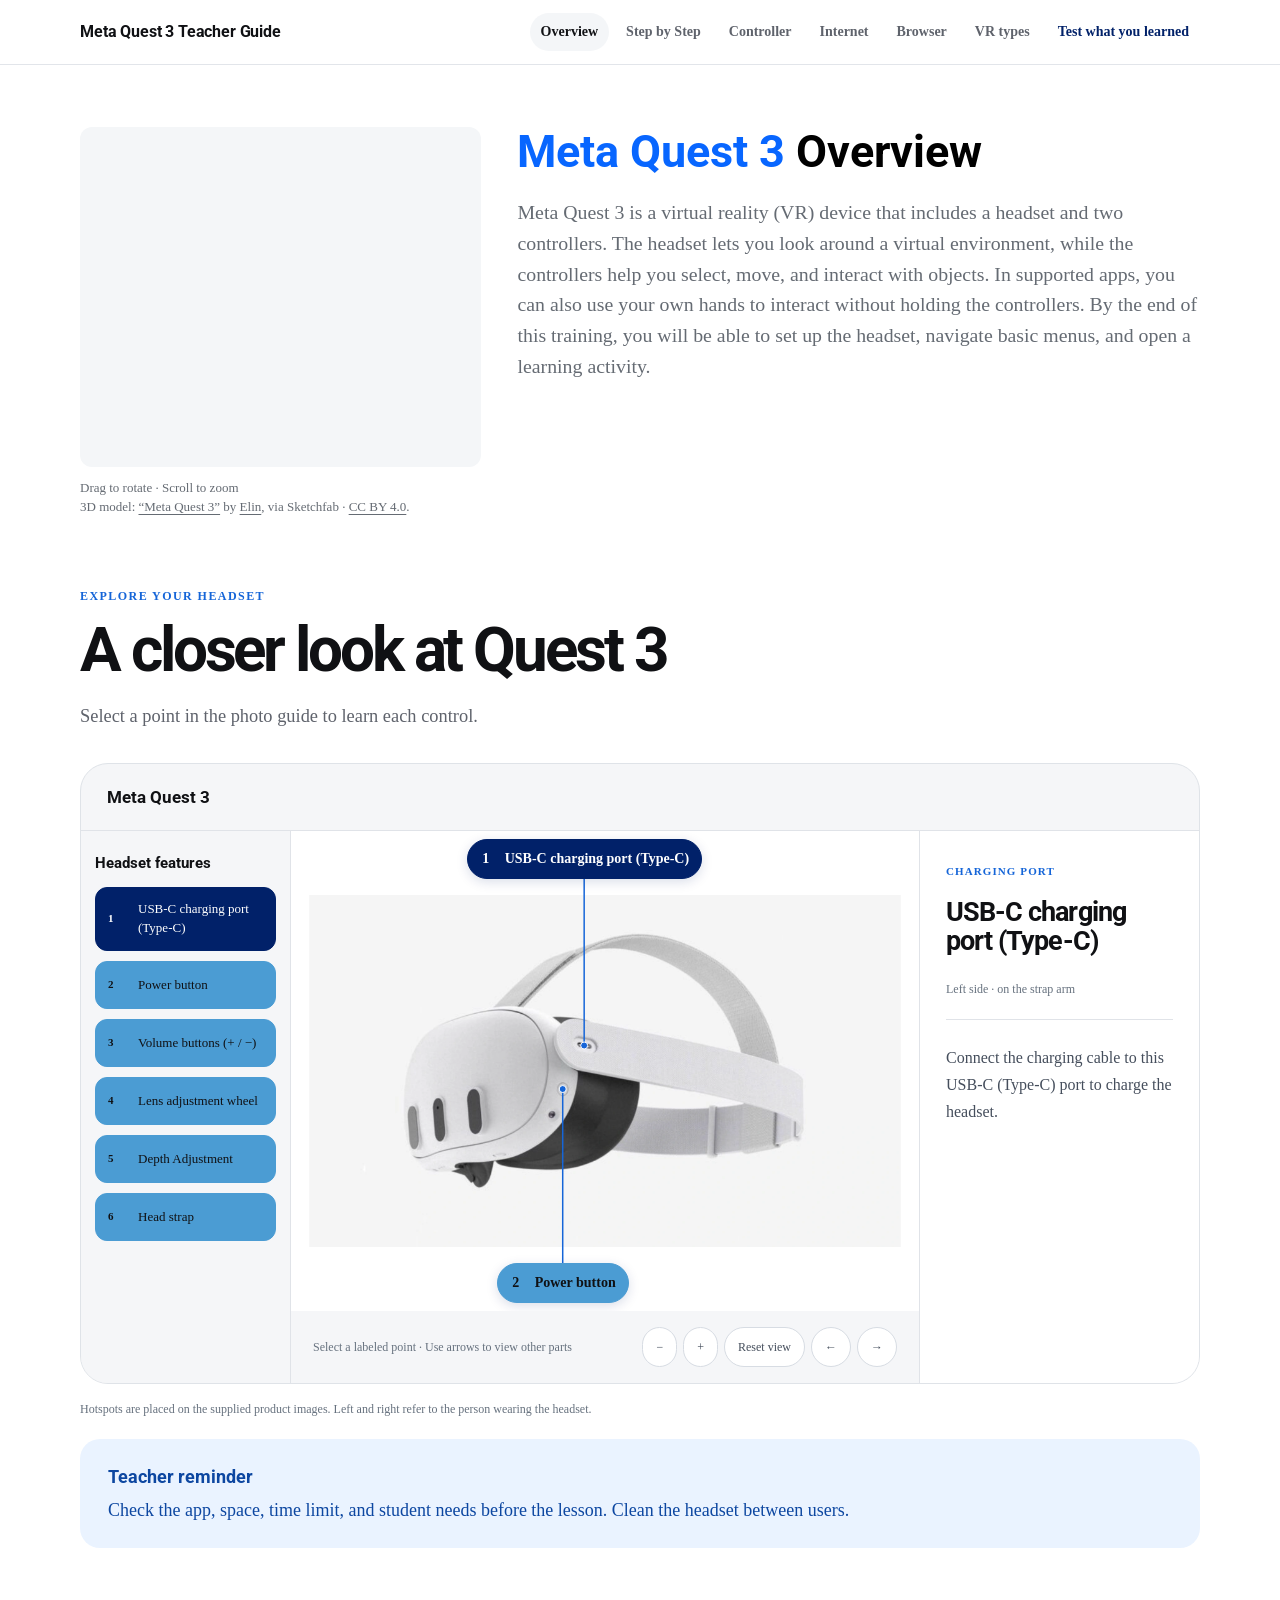
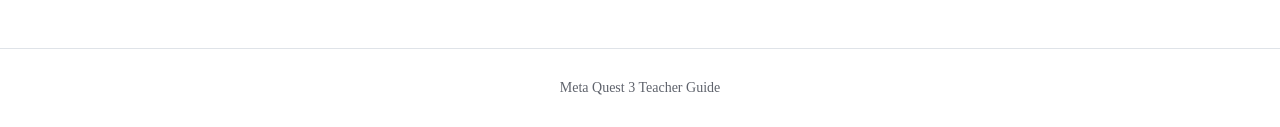
==== commit 2e511c8b: "Enlarge headset labels and reserve space outside the photograph" ====
--- a/index.html
+++ b/index.html
@@ -63,13 +63,13 @@
 
 /* Names travel with the numbered image hotspots. */
 .hx .hx-hotspot{width:max-content;max-width:calc(100% - 16px);height:auto;min-height:40px;display:flex;align-items:center;gap:8px;padding:7px 12px 7px 7px;transform:none;border:1px solid #4B9CD3;border-radius:22px;background:#4B9CD3;color:#101114;text-align:left;box-shadow:0 3px 12px #01216926;transition:background-color .18s ease}
-.hx .hx-hotspot span{width:auto;height:auto;display:block;background:none;border:0;border-radius:0;box-shadow:none;color:inherit;font-size:12px}
+.hx .hx-hotspot span{width:auto;height:auto;display:block;background:none;border:0;border-radius:0;box-shadow:none;color:inherit;font-size:14px}
 .hx .hx-hotspot .hx-hotspot-number{min-width:22px;text-align:center;font-weight:750}
 .hx .hx-hotspot .hx-hotspot-name{font-weight:600;line-height:1.35;max-width:210px}
 .hx .hx-hotspot[aria-pressed=true]{background:#012169!important;border-color:#012169;color:#fff}
 .hx .hx-hotspot[aria-pressed=true] span{background:none;box-shadow:none;color:inherit}
 .hx .hx-hotspot:hover{box-shadow:0 4px 16px #01216955}
-@media(max-width:420px){.hx .hx-hotspot .hx-hotspot-name{max-width:150px;font-size:11px}}
+@media(max-width:420px){.hx .hx-hotspot .hx-hotspot-name{max-width:150px;font-size:13px}}
 @media(prefers-reduced-motion:reduce){.hx .hx-hotspot{transition:none}}
 /* Keep feature navigation beside the photograph without covering it. */
 .hx-layout{grid-template-columns:210px minmax(0,1fr) 280px}
@@ -167,27 +167,35 @@
 });
 function draw(){
  const v=views[view],w=stage.clientWidth,h=stage.clientHeight;if(!w||!h)return;
- let scale=Math.min((w-24)/v.w,(h-24)/v.h)*zoom;
- let x=(w-v.w*scale)/2,y=(h-v.h*scale)/2;
- // The lower-edge view is a close-up of the same unedited front photograph.
- if(view==='bottom'){scale=Math.min((w-45)/900,(h-70)/450)*zoom;x=w/2-1165*scale;y=h/2-715*scale;}
+ // Reserve separate label bands so larger text never covers the photograph.
+ const active=markers.filter(m=>m.p.view===view);
+ markers.forEach(m=>{m.b.hidden=m.p.view!==view;m.line.style.display=m.dot.style.display=m.p.view===view?'':'none';});
+ const topHeight=active[0]?active[0].b.offsetHeight:0;
+ const bottomHeight=active[1]?active[1].b.offsetHeight:0;
+ const top=topHeight+24,bottom=bottomHeight?bottomHeight+24:12;
+ const photoHeight=Math.max(40,h-top-bottom);
+ let scale=Math.min((w-24)/v.w,photoHeight/v.h)*zoom;
+ let x=(w-v.w*scale)/2,y=top+(photoHeight-v.h*scale)/2;
+ if(view==='bottom'){scale=Math.min((w-45)/900,photoHeight/450)*zoom;x=w/2-1165*scale;y=top+photoHeight/2-715*scale;}
  if(zoom>1&&view!=='bottom'){
-  const p=markerParts.find(p=>p.id===selected&&p.view===view);if(p){x=Math.min(12,Math.max(w-v.w*scale-12,w/2-p.point[0]*scale));y=Math.min(12,Math.max(h-v.h*scale-12,h/2-p.point[1]*scale));}
+  const p=markerParts.find(p=>p.id===selected&&p.view===view);
+  if(p){x=Math.min(12,Math.max(w-v.w*scale-12,w/2-p.point[0]*scale));y=top+photoHeight/2-p.point[1]*scale;}
  }
  img.style.width=v.w*scale+'px';img.style.height=v.h*scale+'px';img.style.left=x+'px';img.style.top=y+'px';
- const placed=[];
- for(const {p,b,line,dot} of markers){
+ img.style.clipPath='inset('+Math.max(0,top-y)+'px 0 '+Math.max(0,y+v.h*scale-(h-bottom))+'px 0)';
+ active.forEach(({p,b,line,dot},i)=>{
   const px=x+p.point[0]*scale,py=y+p.point[1]*scale;
-  const visible=p.view===view&&px>=0&&py>=0&&px<=w&&py<=h;
-  b.hidden=!visible;line.style.display=dot.style.display=visible?'':'none';
-  if(!visible)continue;
   const bw=b.offsetWidth,bh=b.offsetHeight;
-  const bx=Math.max(8,Math.min(w-bw-8,px+p.offset[0]));
-  let by=Math.max(8,Math.min(h-bh-8,py+p.offset[1]-bh/2));
-  for(const r of placed){if(bx<r.x+r.w+6&&bx+bw+6>r.x&&by<r.y+r.h+6&&by+bh+6>r.y){by=r.y+r.h+8;if(by+bh>h-8)by=Math.max(8,r.y-bh-8);}}
-  placed.push({x:bx,y:by,w:bw,h:bh});
-  b.style.left=bx+'px';b.style.top=by+'px';line.setAttribute('x1',px);line.setAttribute('y1',py);line.setAttribute('x2',bx+18);line.setAttribute('y2',by+bh/2);dot.setAttribute('cx',px);dot.setAttribute('cy',py);
- }
+  const bx=Math.max(8,Math.min(w-bw-8,px-bw/2));
+  const by=i===0?8:h-bh-8;
+  b.style.left=bx+'px';b.style.top=by+'px';
+  const visible=px>=0&&px<=w&&py>=top&&py<=h-bottom;
+  line.style.display=dot.style.display=visible?'':'none';
+  line.setAttribute('x1',px);line.setAttribute('y1',py);
+  line.setAttribute('x2',Math.max(bx+16,Math.min(bx+bw-16,px)));
+  line.setAttribute('y2',i===0?by+bh:by);
+  dot.setAttribute('cx',px);dot.setAttribute('cy',py);
+ });
 }
 function setView(key){
  view=key;zoom=1;img.alt=views[view].alt;
--- a/style.css
+++ b/style.css
@@ -1,3 +1,5 @@
+@import url("https://fonts.googleapis.com/css2?family=Roboto:wght@700&display=swap");
+
 :root {
   --ink: #101114;
   --muted: #5f636c;
@@ -27,7 +29,7 @@
   margin: 0;
   color: var(--ink);
   background: var(--paper);
-  font-family: "Times New Roman", Times, serif;
+  font-family: Georgia, "Times New Roman", serif;
   font-size: 18px;
   line-height: 1.55;
   -webkit-font-smoothing: antialiased;
@@ -38,7 +40,7 @@
 }
 
 a:focus-visible {
-  outline: 3px solid #78aef8;
+  outline: 3px solid #1565d8;
   outline-offset: 4px;
 }
 
@@ -572,3 +574,9 @@
 
 /* Use the course typeface consistently in native controls. */
 button, input, select, textarea { font-family: inherit; }
+
+/* Course typography: bold Roboto headings, Georgia reading and controls. */
+h1, h2, h3, h4, h5, h6, .brand, th, .callout > strong, .hx-topbar > strong {
+  font-family: "Roboto", Arial, sans-serif !important;
+  font-weight: 700 !important;
+}
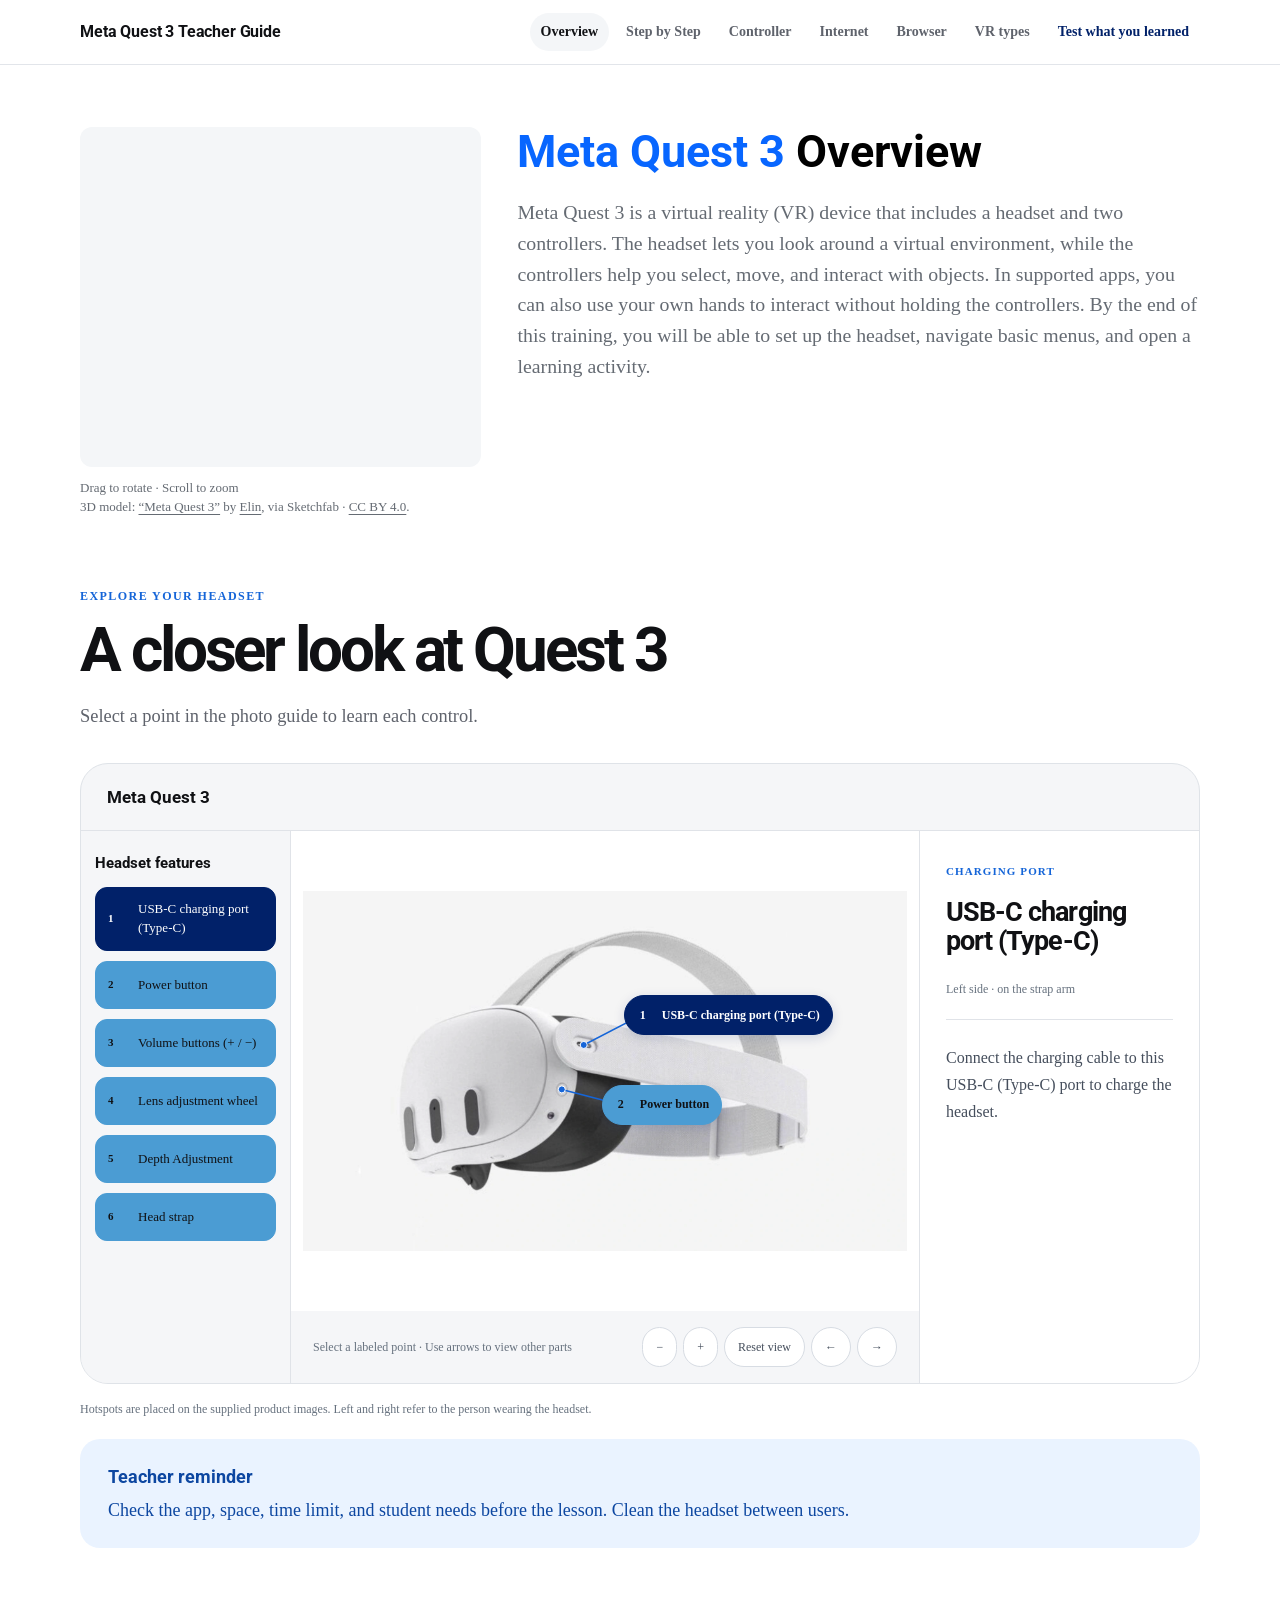
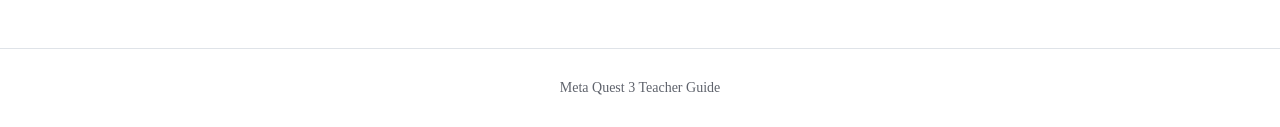
==== commit 563927ac: "Restore previous headset label sizes and positions" ====
--- a/index.html
+++ b/index.html
@@ -63,13 +63,13 @@
 
 /* Names travel with the numbered image hotspots. */
 .hx .hx-hotspot{width:max-content;max-width:calc(100% - 16px);height:auto;min-height:40px;display:flex;align-items:center;gap:8px;padding:7px 12px 7px 7px;transform:none;border:1px solid #4B9CD3;border-radius:22px;background:#4B9CD3;color:#101114;text-align:left;box-shadow:0 3px 12px #01216926;transition:background-color .18s ease}
-.hx .hx-hotspot span{width:auto;height:auto;display:block;background:none;border:0;border-radius:0;box-shadow:none;color:inherit;font-size:14px}
+.hx .hx-hotspot span{width:auto;height:auto;display:block;background:none;border:0;border-radius:0;box-shadow:none;color:inherit;font-size:12px}
 .hx .hx-hotspot .hx-hotspot-number{min-width:22px;text-align:center;font-weight:750}
 .hx .hx-hotspot .hx-hotspot-name{font-weight:600;line-height:1.35;max-width:210px}
 .hx .hx-hotspot[aria-pressed=true]{background:#012169!important;border-color:#012169;color:#fff}
 .hx .hx-hotspot[aria-pressed=true] span{background:none;box-shadow:none;color:inherit}
 .hx .hx-hotspot:hover{box-shadow:0 4px 16px #01216955}
-@media(max-width:420px){.hx .hx-hotspot .hx-hotspot-name{max-width:150px;font-size:13px}}
+@media(max-width:420px){.hx .hx-hotspot .hx-hotspot-name{max-width:150px;font-size:11px}}
 @media(prefers-reduced-motion:reduce){.hx .hx-hotspot{transition:none}}
 /* Keep feature navigation beside the photograph without covering it. */
 .hx-layout{grid-template-columns:210px minmax(0,1fr) 280px}
@@ -167,35 +167,27 @@
 });
 function draw(){
  const v=views[view],w=stage.clientWidth,h=stage.clientHeight;if(!w||!h)return;
- // Reserve separate label bands so larger text never covers the photograph.
- const active=markers.filter(m=>m.p.view===view);
- markers.forEach(m=>{m.b.hidden=m.p.view!==view;m.line.style.display=m.dot.style.display=m.p.view===view?'':'none';});
- const topHeight=active[0]?active[0].b.offsetHeight:0;
- const bottomHeight=active[1]?active[1].b.offsetHeight:0;
- const top=topHeight+24,bottom=bottomHeight?bottomHeight+24:12;
- const photoHeight=Math.max(40,h-top-bottom);
- let scale=Math.min((w-24)/v.w,photoHeight/v.h)*zoom;
- let x=(w-v.w*scale)/2,y=top+(photoHeight-v.h*scale)/2;
- if(view==='bottom'){scale=Math.min((w-45)/900,photoHeight/450)*zoom;x=w/2-1165*scale;y=top+photoHeight/2-715*scale;}
+ let scale=Math.min((w-24)/v.w,(h-24)/v.h)*zoom;
+ let x=(w-v.w*scale)/2,y=(h-v.h*scale)/2;
+ // The lower-edge view is a close-up of the same unedited front photograph.
+ if(view==='bottom'){scale=Math.min((w-45)/900,(h-70)/450)*zoom;x=w/2-1165*scale;y=h/2-715*scale;}
  if(zoom>1&&view!=='bottom'){
-  const p=markerParts.find(p=>p.id===selected&&p.view===view);
-  if(p){x=Math.min(12,Math.max(w-v.w*scale-12,w/2-p.point[0]*scale));y=top+photoHeight/2-p.point[1]*scale;}
+  const p=markerParts.find(p=>p.id===selected&&p.view===view);if(p){x=Math.min(12,Math.max(w-v.w*scale-12,w/2-p.point[0]*scale));y=Math.min(12,Math.max(h-v.h*scale-12,h/2-p.point[1]*scale));}
  }
  img.style.width=v.w*scale+'px';img.style.height=v.h*scale+'px';img.style.left=x+'px';img.style.top=y+'px';
- img.style.clipPath='inset('+Math.max(0,top-y)+'px 0 '+Math.max(0,y+v.h*scale-(h-bottom))+'px 0)';
- active.forEach(({p,b,line,dot},i)=>{
+ const placed=[];
+ for(const {p,b,line,dot} of markers){
   const px=x+p.point[0]*scale,py=y+p.point[1]*scale;
+  const visible=p.view===view&&px>=0&&py>=0&&px<=w&&py<=h;
+  b.hidden=!visible;line.style.display=dot.style.display=visible?'':'none';
+  if(!visible)continue;
   const bw=b.offsetWidth,bh=b.offsetHeight;
-  const bx=Math.max(8,Math.min(w-bw-8,px-bw/2));
-  const by=i===0?8:h-bh-8;
-  b.style.left=bx+'px';b.style.top=by+'px';
-  const visible=px>=0&&px<=w&&py>=top&&py<=h-bottom;
-  line.style.display=dot.style.display=visible?'':'none';
-  line.setAttribute('x1',px);line.setAttribute('y1',py);
-  line.setAttribute('x2',Math.max(bx+16,Math.min(bx+bw-16,px)));
-  line.setAttribute('y2',i===0?by+bh:by);
-  dot.setAttribute('cx',px);dot.setAttribute('cy',py);
- });
+  const bx=Math.max(8,Math.min(w-bw-8,px+p.offset[0]));
+  let by=Math.max(8,Math.min(h-bh-8,py+p.offset[1]-bh/2));
+  for(const r of placed){if(bx<r.x+r.w+6&&bx+bw+6>r.x&&by<r.y+r.h+6&&by+bh+6>r.y){by=r.y+r.h+8;if(by+bh>h-8)by=Math.max(8,r.y-bh-8);}}
+  placed.push({x:bx,y:by,w:bw,h:bh});
+  b.style.left=bx+'px';b.style.top=by+'px';line.setAttribute('x1',px);line.setAttribute('y1',py);line.setAttribute('x2',bx+18);line.setAttribute('y2',by+bh/2);dot.setAttribute('cx',px);dot.setAttribute('cy',py);
+ }
 }
 function setView(key){
  view=key;zoom=1;img.alt=views[view].alt;
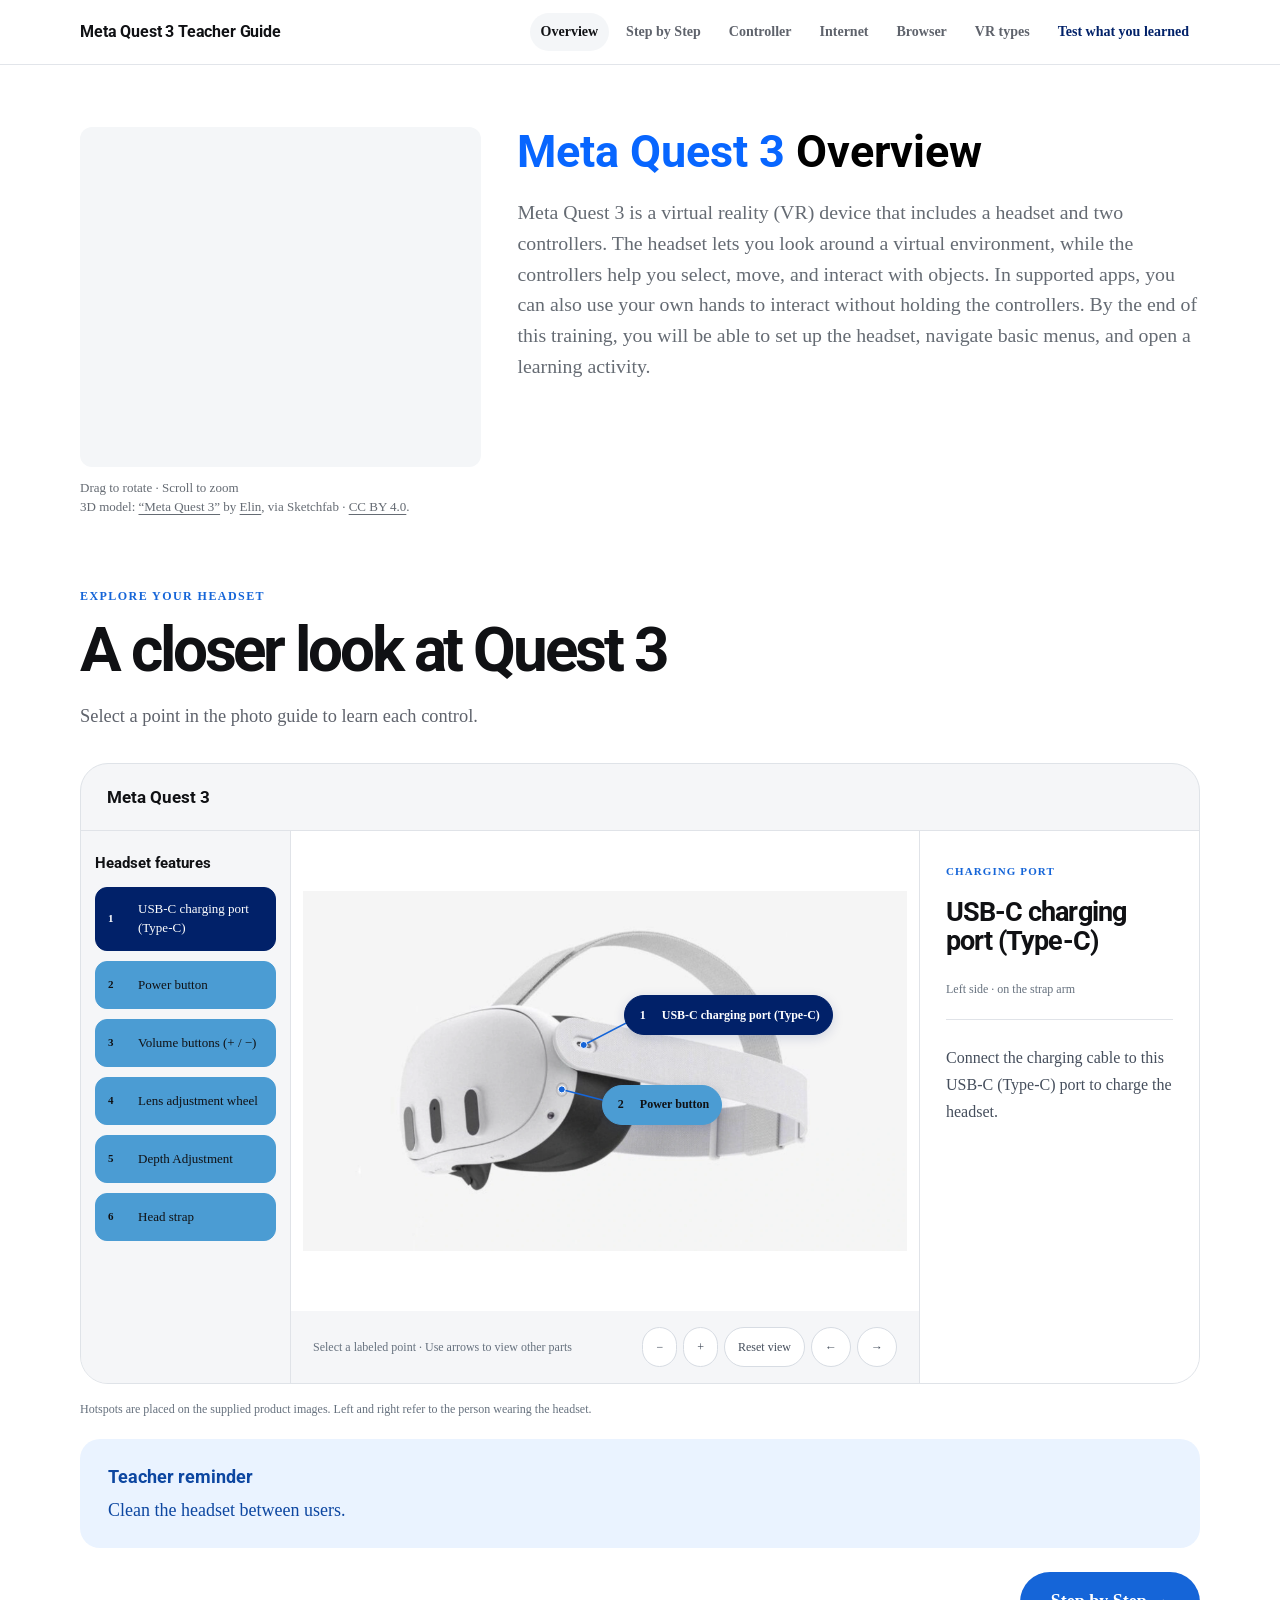
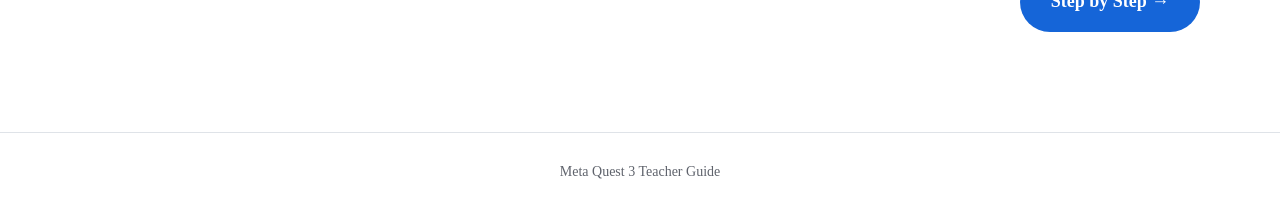
==== commit 52e5557c: "Apply requested step order, controller labels and navigation updates" ====
--- a/index.html
+++ b/index.html
@@ -140,8 +140,8 @@
 </div><aside id="hx-detail" class="hx-detail" aria-live="polite" aria-atomic="true"><span class="hx-tag">Charging port</span><h3>USB-C charging port (Type-C)</h3><p class="hx-location">Left side · on the strap arm</p><p class="hx-description">Connect the charging cable to this USB-C (Type-C) port to charge the headset.</p></aside></div></div>
 <p class="hx-note">Hotspots are placed on the supplied product images. Left and right refer to the person wearing the headset.</p><div class="callout teacher-reminder">
           <strong>Teacher reminder</strong>
-          Check the app, space, time limit, and student needs before the lesson. Clean the headset between users.
-        </div><noscript><p>Enable JavaScript to select views and hotspots.</p><dl><dt>USB-C charging port (Type-C)</dt><dd>Connect the charging cable to this USB-C (Type-C) port to charge the headset.</dd><dt>Power button</dt><dd>Press once to wake the headset or put it to sleep. Press and hold to turn it on when it is off, or to open the power menu when it is on.</dd><dt>Volume buttons (+ / −)</dt><dd>Press the + end to increase the volume. Press the − end to decrease it. Both controls are on the same long rocker on the underside of the headset.</dd><dt>Lens adjustment wheel</dt><dd>Turn the wheel to move the lenses closer together or farther apart. Match their spacing to your eyes for a clearer, more comfortable view.</dd><dt>Depth Adjustment</dt><dd>Take off the headset. Press and hold the Depth Adjustment on the left and right sides at the same time to adjust the facial interface so the headset sits evenly, with room for your glasses if needed.</dd><dt>Head strap</dt><dd>Adjust the top strap and the two rear sliders for a secure, comfortable fit. The headset should stay in place without feeling too tight.</dd></dl></noscript></div></section>
+          Clean the headset between users.
+        </div><div style="display:flex;justify-content:flex-end;margin-top:24px"><a class="page-link" href="step-by-step.html">Step by Step →</a></div><noscript><p>Enable JavaScript to select views and hotspots.</p><dl><dt>USB-C charging port (Type-C)</dt><dd>Connect the charging cable to this USB-C (Type-C) port to charge the headset.</dd><dt>Power button</dt><dd>Press once to wake the headset or put it to sleep. Press and hold to turn it on when it is off, or to open the power menu when it is on.</dd><dt>Volume buttons (+ / −)</dt><dd>Press the + end to increase the volume. Press the − end to decrease it. Both controls are on the same long rocker on the underside of the headset.</dd><dt>Lens adjustment wheel</dt><dd>Turn the wheel to move the lenses closer together or farther apart. Match their spacing to your eyes for a clearer, more comfortable view.</dd><dt>Depth Adjustment</dt><dd>Take off the headset. Press and hold the Depth Adjustment on the left and right sides at the same time to adjust the facial interface so the headset sits evenly, with room for your glasses if needed.</dd><dt>Head strap</dt><dd>Adjust the top strap and the two rear sliders for a secure, comfortable fit. The headset should stay in place without feeling too tight.</dd></dl></noscript></div></section>
     
   </main>
 
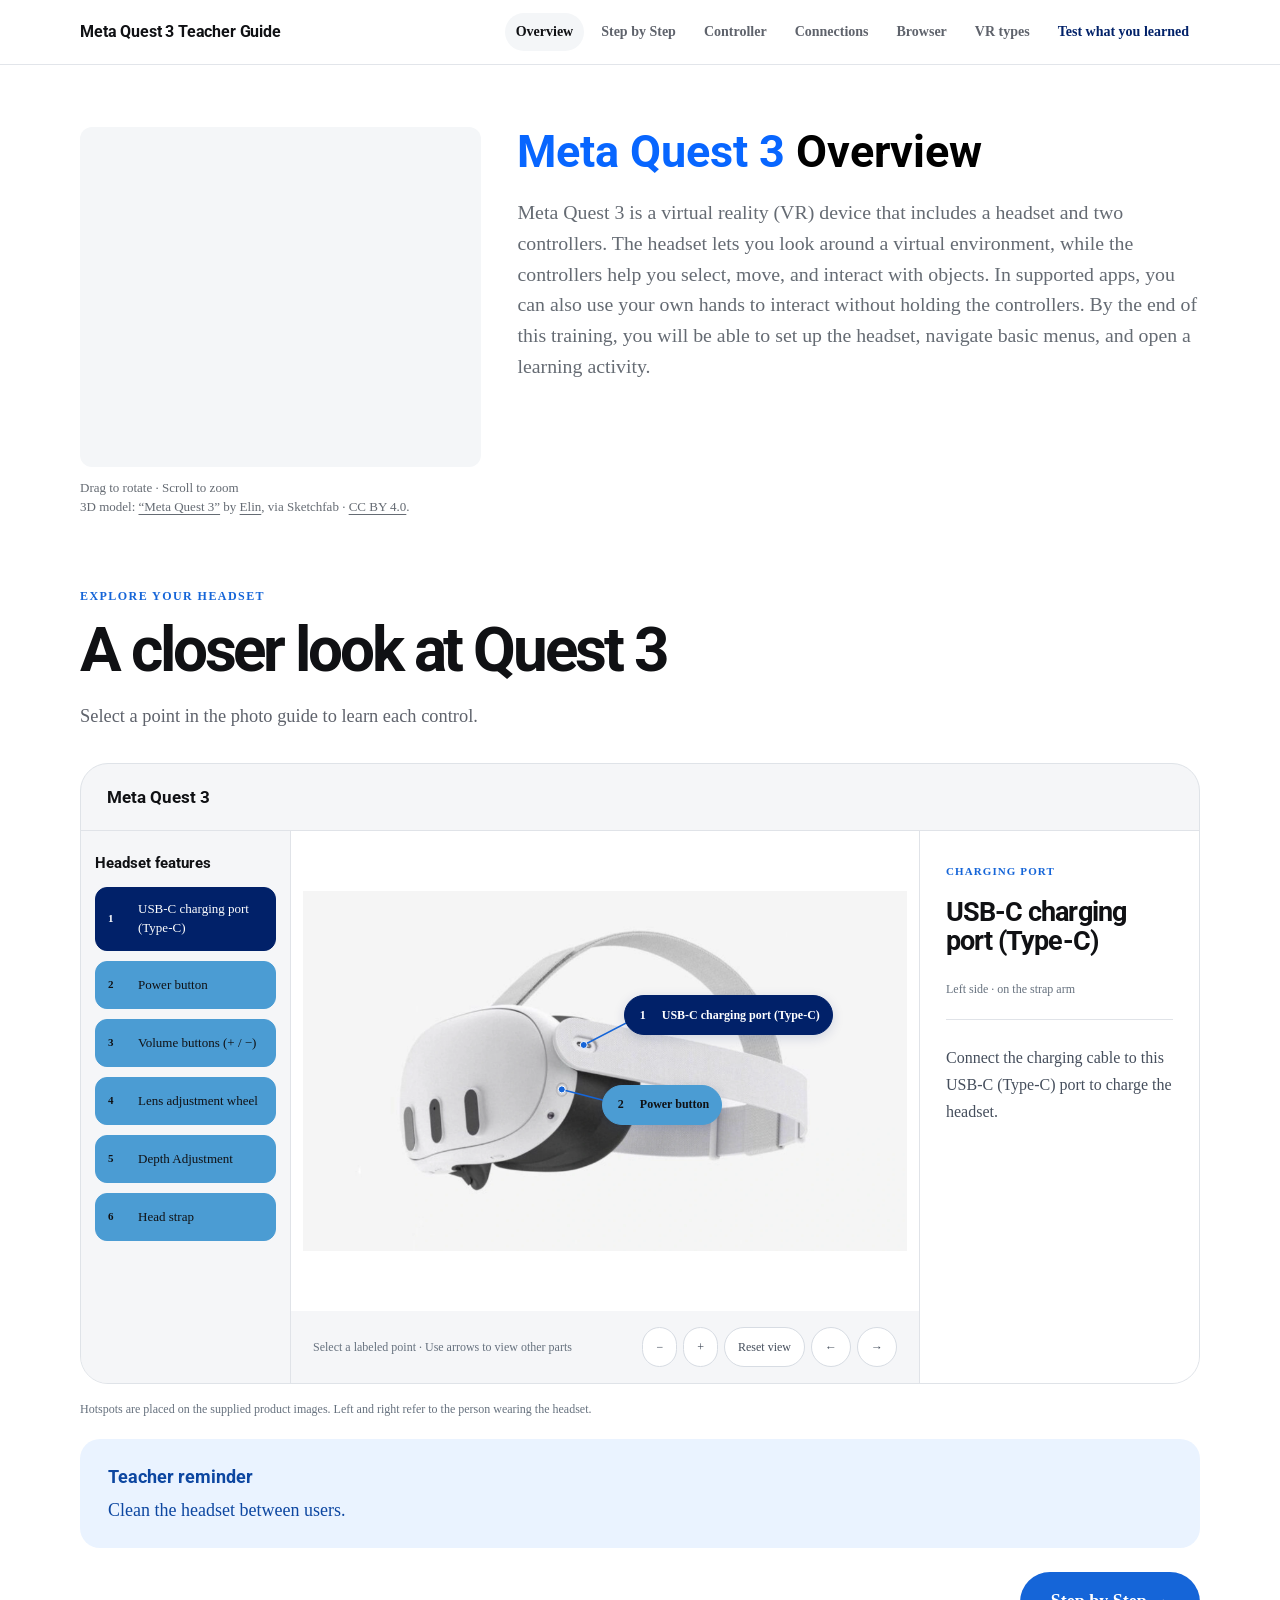
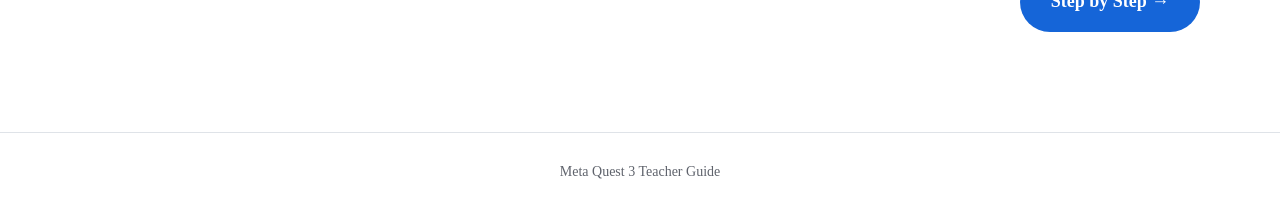
==== commit a43a371b: "Rename Internet navigation label to Connections" ====
--- a/index.html
+++ b/index.html
@@ -111,7 +111,7 @@
         <a href="index.html" aria-current="page"> Overview</a>
         <a href="step-by-step.html"> Step by Step</a>
         <a href="controller.html"> Controller</a>
-        <a href="internet.html"> Internet</a>
+        <a href="internet.html"> Connections</a>
         <a href="browser.html"> Browser</a>
         <a href="vr-types.html"> VR types</a>
         <a href="quiz.html"> Test what you learned</a>
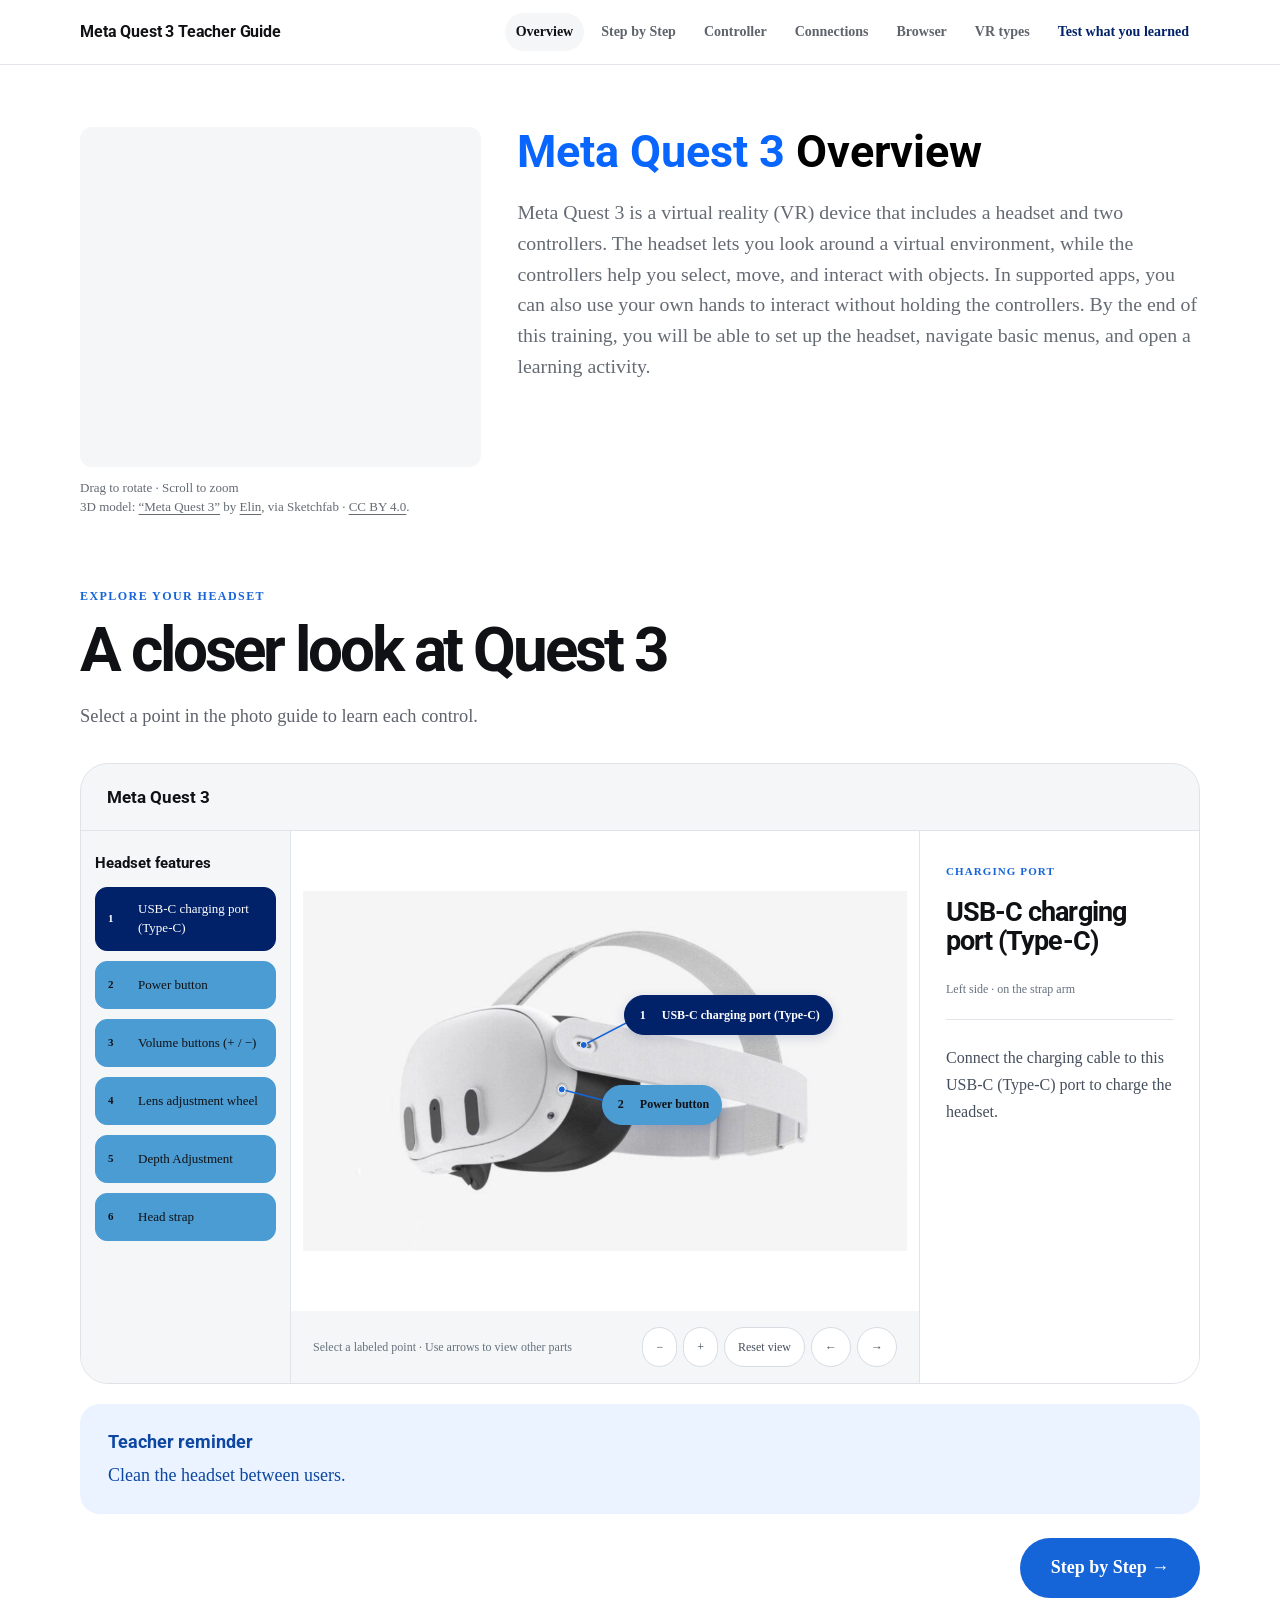
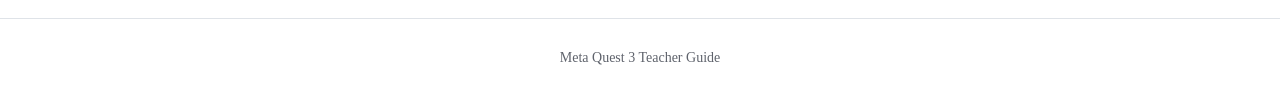
==== commit 2307eafa: "Remove duplicate charging port details in index.html" ====
--- a/index.html
+++ b/index.html
@@ -137,8 +137,7 @@
 <div class="section-heading"><p class="eyebrow">Explore your headset</p><h2 id="hx-heading">A closer look at Quest 3</h2><p>Select a point in the photo guide to learn each control.</p></div>
 <div class="hx-shell"><div class="hx-topbar"><strong>Meta Quest 3</strong></div>
 <div class="hx-layout"><nav class="hx-sidebar" aria-label="Headset features"><h3>Headset features</h3><div class="hx-list"></div></nav><div class="hx-model"><div class="hx-stage" tabindex="0" role="group" aria-label="Interactive product photographs. Left and right arrow keys switch views." aria-describedby="hx-hint"><img class="hx-photo" src="assets/quest3/power-usbc-v2.webp" alt="Meta Quest 3, left side" draggable="false"><div class="hx-overlay"><svg class="hx-lines" aria-hidden="true"></svg></div><p class="hx-image-error" hidden role="status">This image could not load. The English descriptions are still available below.</p></div><div class="hx-tools"><p id="hx-hint">Select a labeled point · Use arrows to view other parts</p><div><button type="button" data-hx-zoom="-1" aria-label="Zoom out">−</button><button type="button" data-hx-zoom="1" aria-label="Zoom in">+</button><button type="button" id="hx-reset">Reset view</button><button type="button" data-hx-step="-1" aria-label="Previous product image">←</button><button type="button" data-hx-step="1" aria-label="Next product image">→</button></div></div>
-</div><aside id="hx-detail" class="hx-detail" aria-live="polite" aria-atomic="true"><span class="hx-tag">Charging port</span><h3>USB-C charging port (Type-C)</h3><p class="hx-location">Left side · on the strap arm</p><p class="hx-description">Connect the charging cable to this USB-C (Type-C) port to charge the headset.</p></aside></div></div>
-<p class="hx-note">Hotspots are placed on the supplied product images. Left and right refer to the person wearing the headset.</p><div class="callout teacher-reminder">
+</div><aside id="hx-detail" class="hx-detail" aria-live="polite" aria-atomic="true"><span class="hx-tag">Charging port</span><h3>USB-C charging port (Type-C)</h3><p class="hx-location">Left side · on the strap arm</p><p class="hx-description">Connect the charging cable to this USB-C (Type-C) port to charge the headset.</p></aside></div></div><div class="callout teacher-reminder">
           <strong>Teacher reminder</strong>
           Clean the headset between users.
         </div><div style="display:flex;justify-content:flex-end;margin-top:24px"><a class="page-link" href="step-by-step.html">Step by Step →</a></div><noscript><p>Enable JavaScript to select views and hotspots.</p><dl><dt>USB-C charging port (Type-C)</dt><dd>Connect the charging cable to this USB-C (Type-C) port to charge the headset.</dd><dt>Power button</dt><dd>Press once to wake the headset or put it to sleep. Press and hold to turn it on when it is off, or to open the power menu when it is on.</dd><dt>Volume buttons (+ / −)</dt><dd>Press the + end to increase the volume. Press the − end to decrease it. Both controls are on the same long rocker on the underside of the headset.</dd><dt>Lens adjustment wheel</dt><dd>Turn the wheel to move the lenses closer together or farther apart. Match their spacing to your eyes for a clearer, more comfortable view.</dd><dt>Depth Adjustment</dt><dd>Take off the headset. Press and hold the Depth Adjustment on the left and right sides at the same time to adjust the facial interface so the headset sits evenly, with room for your glasses if needed.</dd><dt>Head strap</dt><dd>Adjust the top strap and the two rear sliders for a secure, comfortable fit. The headset should stay in place without feeling too tight.</dd></dl></noscript></div></section>
--- a/style.css
+++ b/style.css
@@ -580,3 +580,7 @@
   font-family: "Roboto", Arial, sans-serif !important;
   font-weight: 700 !important;
 }
+
+/* Smaller gap between the last page content and the footer (all pages) */
+main > section:last-child { padding-bottom: 20px !important; }
+main:not(:has(> section:last-child)) { padding-bottom: 20px !important; }
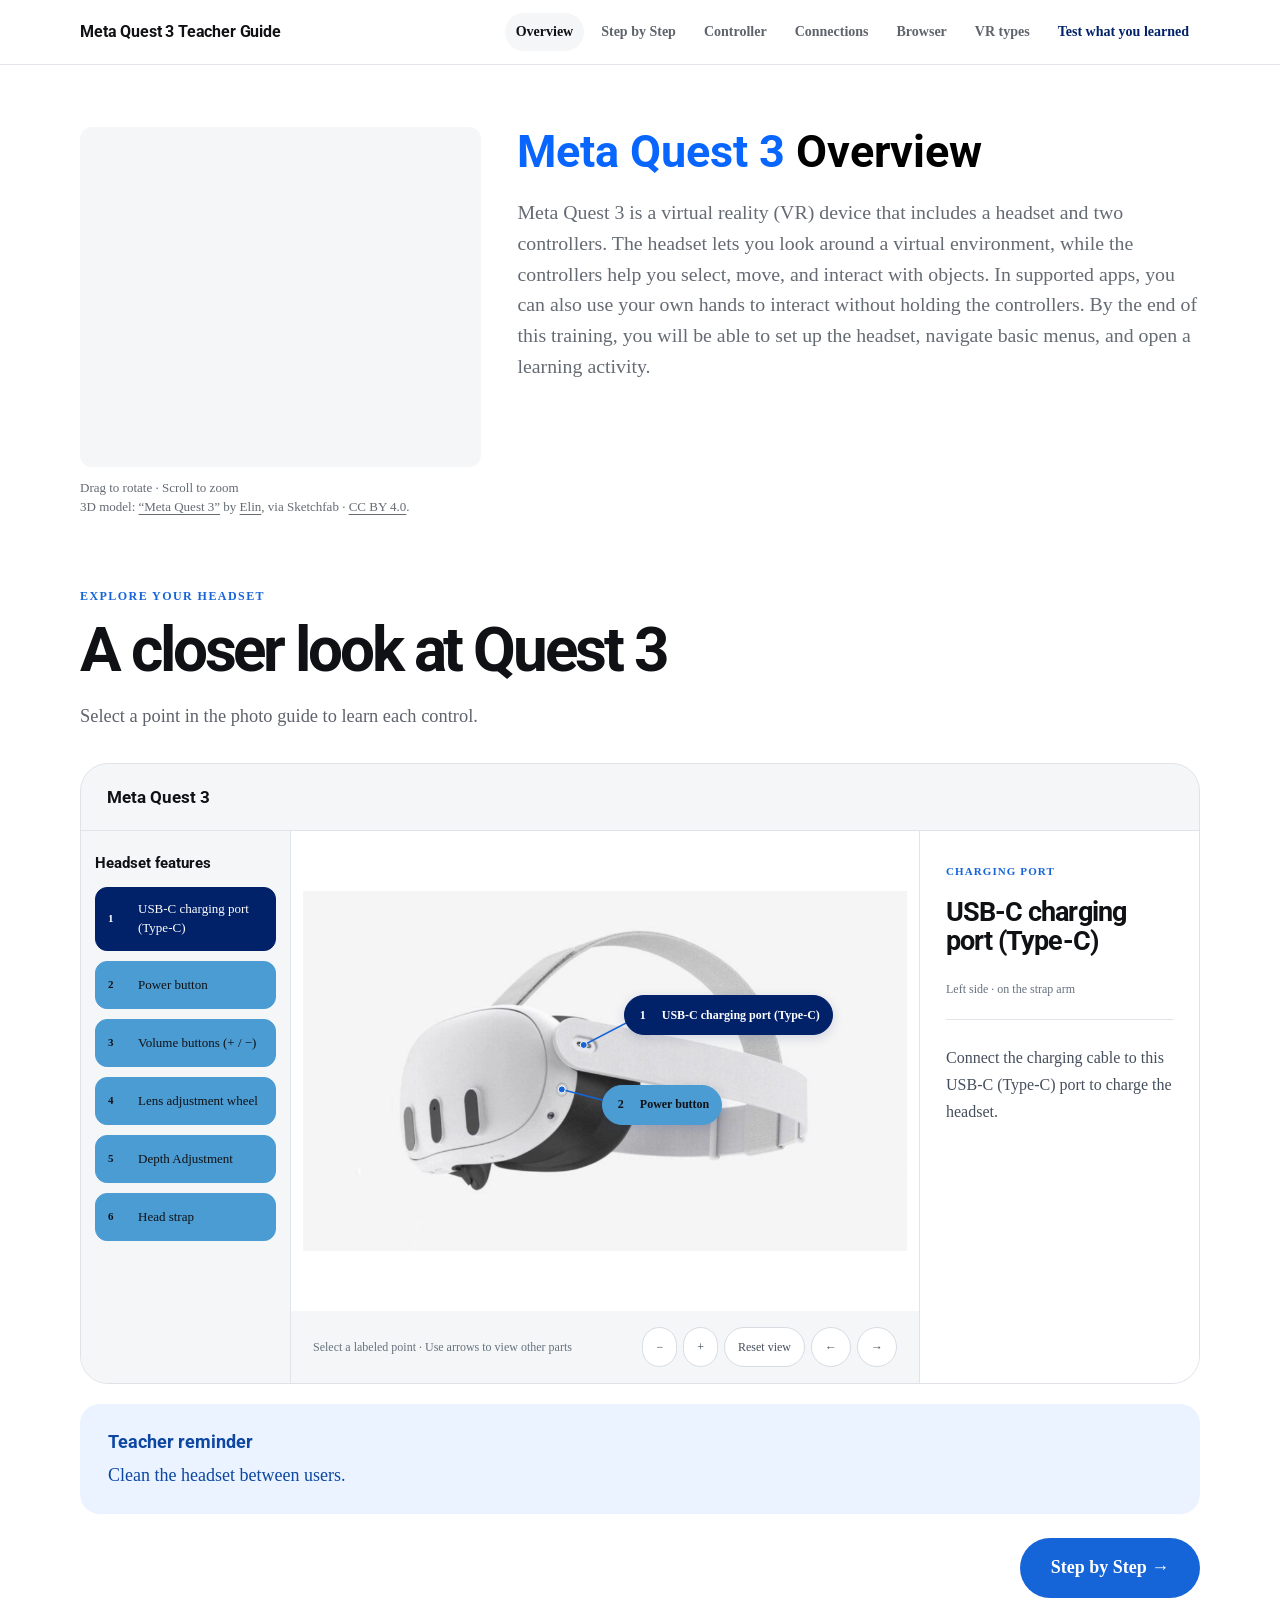
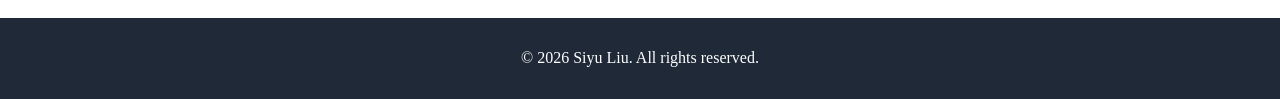
==== commit 59a7373b: "Add copyright notice to the footer Updated footer to include copyright information." ====
--- a/index.html
+++ b/index.html
@@ -144,7 +144,7 @@
     
   </main>
 
-<footer class="site-footer">Meta Quest 3 Teacher Guide</footer>
+<footer class="site-footer">&copy; 2026 Siyu Liu. All rights reserved.</footer>
 
 
 <script>
--- a/style.css
+++ b/style.css
@@ -584,3 +584,6 @@
 /* Smaller gap between the last page content and the footer (all pages) */
 main > section:last-child { padding-bottom: 20px !important; }
 main:not(:has(> section:last-child)) { padding-bottom: 20px !important; }
+
+/* Footer: dark bar with copyright (all pages) */
+.site-footer { color: #ffffff !important; background: #1f2937 !important; border-top: 0 !important; font-size: 16px !important; }
